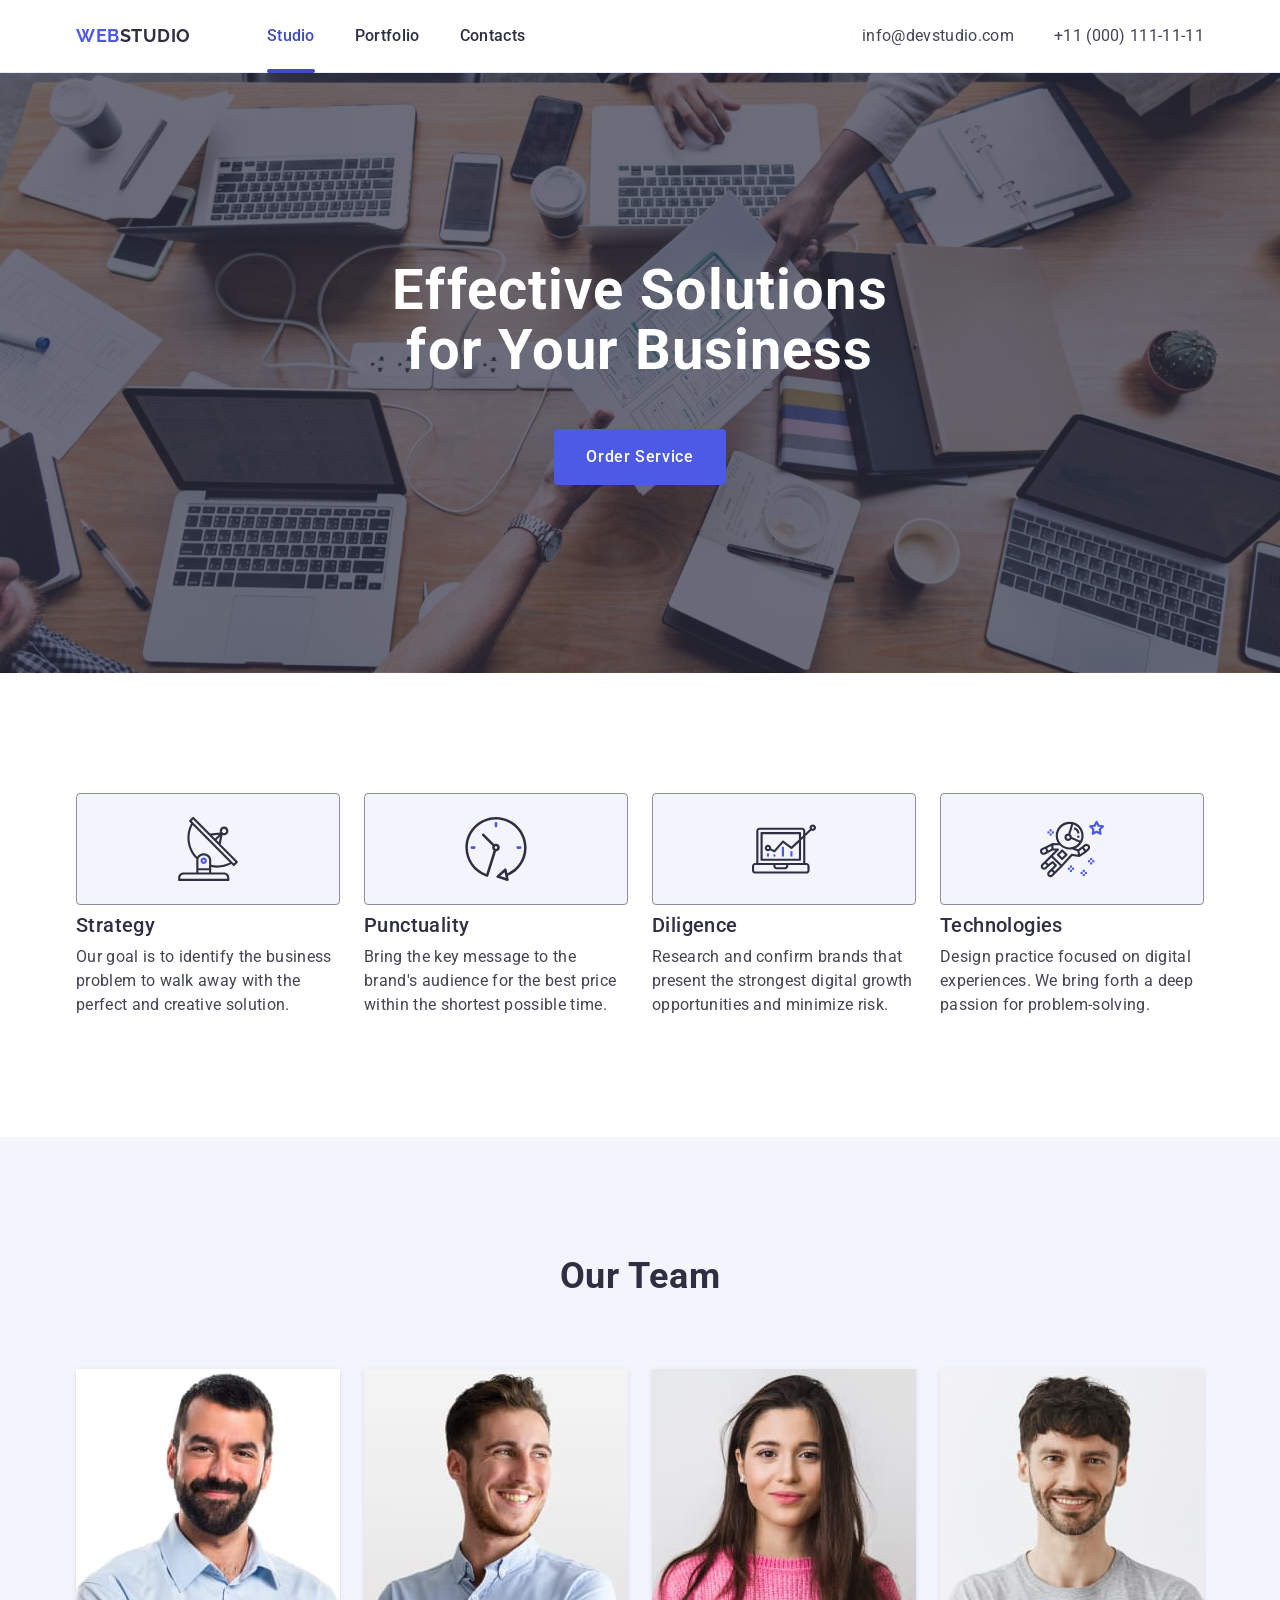
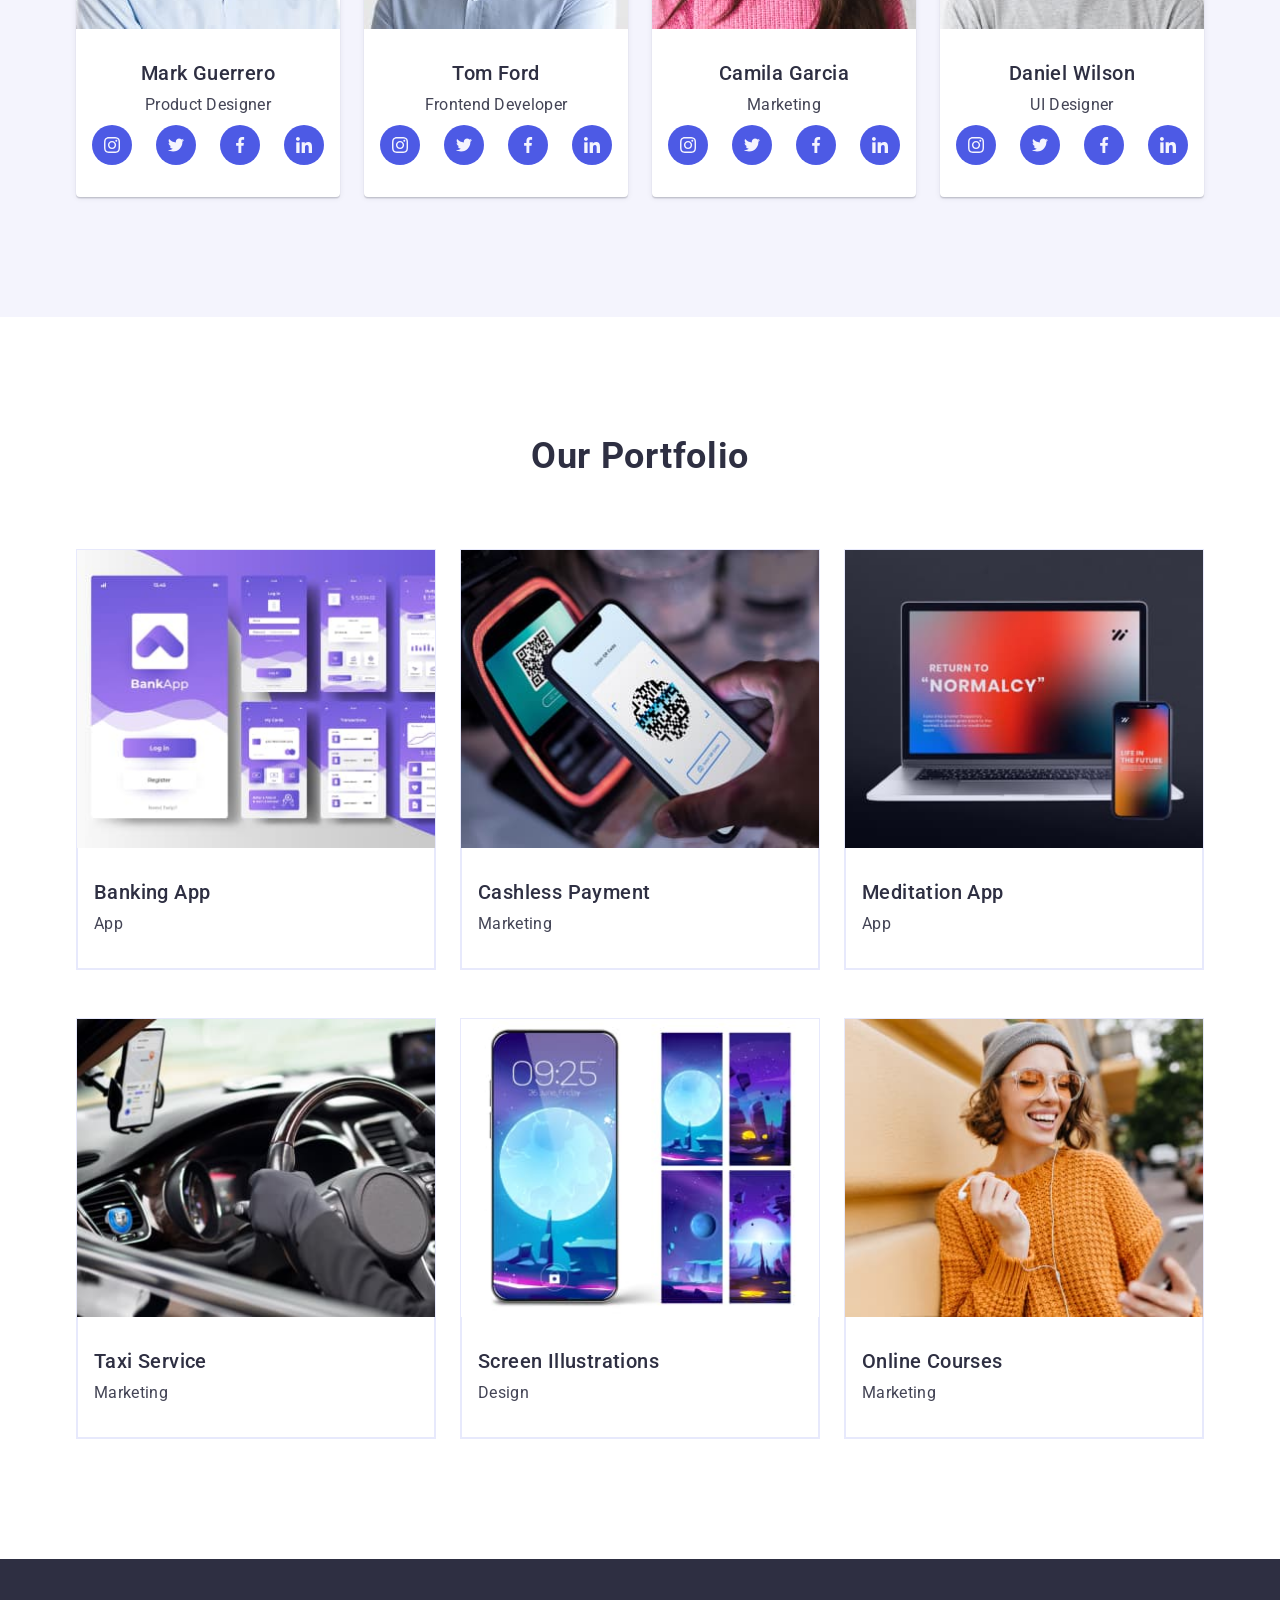
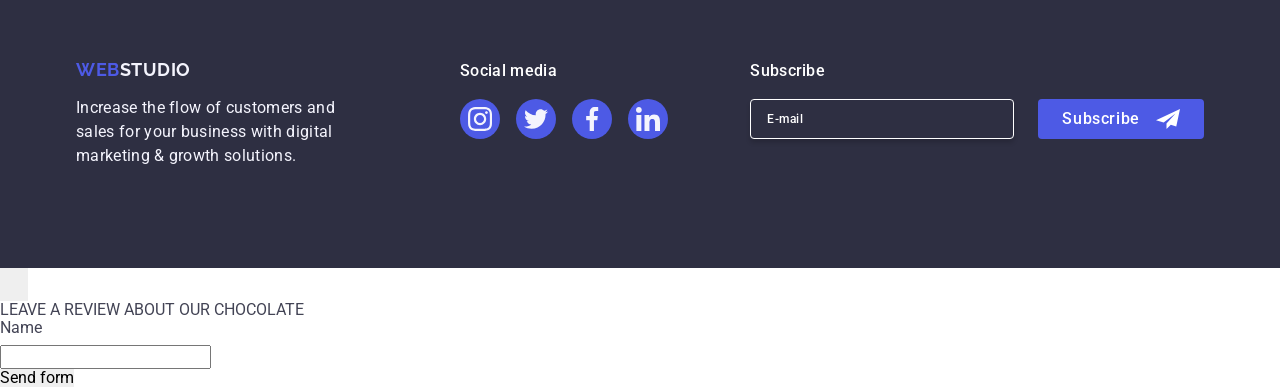
==== index.html @ cf6803d3 "finish footer" ====
<!DOCTYPE html>
<html lang="en">
  <head>
    <meta charset="UTF-8" />
    <meta name="viewport" content="width=device-width, initial-scale=1.0" />
    <meta name="description" content="Effective Solutions for Your Business" />
    <title>WebStudio</title>
    <!-- Favicon -->
    <!-- Fonts -->
    <link rel="preconnect" href="https://fonts.googleapis.com" />
    <link rel="preconnect" href="https://fonts.gstatic.com" crossorigin />
    <link
      href="https://fonts.googleapis.com/css2?family=Raleway:wght@700&family=Roboto:wght@400;500;700&display=swap"
      rel="stylesheet"
    />
    <!-- modern-normalize -->
    <link
      rel="stylesheet"
      href="https://cdn.jsdelivr.net/npm/modern-normalize@2.0.0/modern-normalize.min.css"
    />
    <!-- Custom style -->
    <link rel="stylesheet" href="./css/styles.css" />
  </head>
  <body>
    <!-- *header -->
    <header class="header">
      <div class="header-container container">
        <nav class="header-nav">
          <a class="main-logo" href="./index.html"
            >Web<span class="header-logo-accent">Studio</span></a
          >
          <ul class="header-nav-list">
            <li class="header-nav-item">
              <a class="header-nav-link active" href="./index.html">Studio</a>
            </li>
            <li class="header-nav-item">
              <a class="header-nav-link" href="">Portfolio</a>
            </li>
            <li class="header-nav-item">
              <a class="header-nav-link" href="">Contacts</a>
            </li>
          </ul>
        </nav>
        <address class="header-address">
          <ul class="header-address-list">
            <li class="header-address-item">
              <a class="header-address-link" href="mailto:info@devstudio.com"
                >info@devstudio.com</a
              >
            </li>
            <li class="header-address-item">
              <a class="header-address-link" href="tel:+110001111111"
                >+11 (000) 111-11-11</a
              >
            </li>
          </ul>
        </address>
      </div>
    </header>
    <main>
      <!-- *section hero -->
      <section class="hero">
        <div class="hero-container container">
          <h1 class="hero-titel">Effective Solutions for Your Business</h1>
          <button class="hero-button" type="button">Order Service</button>
        </div>
      </section>
      <!-- *section advantages -->
      <section class="advantages section">
        <div class="container">
          <h2 class="advantages-titel visually-hidden">advantages</h2>
          <ul class="advantages-list">
            <li class="advantages-item">
              <div class="advantages-icon-wrap">
                <svg class="advantages-icon" width="64" height="64">
                  <use href="./images/icons.svg#antenna"></use>
                </svg>
              </div>
              <h3 class="advantages-titel-caption">Strategy</h3>
              <p class="advantages-desc">
                Our goal is to identify the business problem to walk away with
                the perfect and creative solution.
              </p>
            </li>
            <li class="advantages-item">
              <div class="advantages-icon-wrap">
                <svg class="advantages-icon" width="64" height="64">
                  <use href="./images/icons.svg#clock"></use>
                </svg>
              </div>
              <h3 class="advantages-titel-caption">Punctuality</h3>
              <p class="advantages-desc">
                Bring the key message to the brand's audience for the best price
                within the shortest possible time.
              </p>
            </li>
            <li class="advantages-item">
              <div class="advantages-icon-wrap">
                <svg class="advantages-icon" width="64" height="64">
                  <use href="./images/icons.svg#diagram"></use>
                </svg>
              </div>
              <h3 class="advantages-titel-caption">Diligence</h3>
              <p class="advantages-desc">
                Research and confirm brands that present the strongest digital
                growth opportunities and minimize risk.
              </p>
            </li>
            <li class="advantages-item">
              <div class="advantages-icon-wrap">
                <svg class="advantages-icon" width="64" height="64">
                  <use href="./images/icons.svg#astronaut"></use>
                </svg>
              </div>
              <h3 class="advantages-titel-caption">Technologies</h3>
              <p class="advantages-desc">
                Design practice focused on digital experiences. We bring forth a
                deep passion for problem-solving.
              </p>
            </li>
          </ul>
        </div>
      </section>
      <!-- *section team -->
      <section class="team section">
        <div class="container">
          <h2 class="team-titel">Our Team</h2>
          <ul class="team-list">
            <li class="team-item">
              <img
                class="team-pic"
                src="./images/team/img-3.jpg"
                alt="photo man"
                width="264"
                height="260"
              />
              <div class="team-wrap">
                <h3 class="team-titel-caption">Mark Guerrero</h3>
                <p class="team-desc">Product Designer</p>
                <ul class="socials">
                  <li class="socials-item">
                    <a
                      class="socials-link team-socials-link"
                      href="https://instagram.com"
                      target="blank"
                      rel="noopener noreferrer"
                      aria-label="Instagram site"
                    >
                      <svg class="socials-icon" width="16" height="16">
                        <use href="./images/icons.svg#instagram"></use>
                      </svg>
                    </a>
                  </li>
                  <li class="socials-item">
                    <a
                      class="socials-link team-socials-link"
                      href="https://twitter.com"
                      target="_blank"
                      rel="noopener noreferrer"
                      aria-label="Twitter site"
                    >
                      <svg class="socials-icon" width="16" height="16">
                        <use href="./images/icons.svg#twitter"></use>
                      </svg>
                    </a>
                  </li>
                  <li class="socials-item">
                    <a
                      class="socials-link team-socials-link"
                      href="https://facebook.com"
                      target="blank"
                      rel="noopener noreferrer"
                      aria-label="Facebook site"
                    >
                      <svg class="socials-icon" width="16" height="16">
                        <use href="./images/icons.svg#facebook"></use>
                      </svg>
                    </a>
                  </li>
                  <li class="socials-item">
                    <a
                      class="socials-link team-socials-link"
                      href="https://www.linkedin.com"
                      target="blank"
                      rel="noopener noreferrer"
                      aria-label="Facebook site"
                    >
                      <svg class="socials-icon" width="16" height="16">
                        <use href="./images/icons.svg#linkedin"></use>
                      </svg>
                    </a>
                  </li>
                </ul>
              </div>
            </li>
            <li class="team-item">
              <img
                class="team-pic"
                src="./images/team/img-2.jpg"
                alt="photo man"
                width="264"
                height="260"
              />
              <div class="team-wrap">
                <h3 class="team-titel-caption">Tom Ford</h3>
                <p class="team-desc">Frontend Developer</p>
                <ul class="socials">
                  <li class="socials-item">
                    <a
                      class="socials-link team-socials-link"
                      href="https://instagram.com"
                      target="blank"
                      rel="noopener noreferrer"
                      aria-label="Instagram site"
                    >
                      <svg class="socials-icon" width="16" height="16">
                        <use href="./images/icons.svg#instagram"></use>
                      </svg>
                    </a>
                  </li>
                  <li class="socials-item">
                    <a
                      class="socials-link team-socials-link"
                      href="https://twitter.com"
                      target="blank"
                      rel="noopener noreferrer"
                      aria-label="Twitter site"
                    >
                      <svg class="socials-icon" width="16" height="16">
                        <use href="./images/icons.svg#twitter"></use>
                      </svg>
                    </a>
                  </li>
                  <li class="socials-item">
                    <a
                      class="socials-link team-socials-link"
                      href="https://facebook.com"
                      target="blank"
                      rel="noopener noreferrer"
                      aria-label="Facebook site"
                    >
                      <svg class="socials-icon" width="16" height="16">
                        <use href="./images/icons.svg#facebook"></use>
                      </svg>
                    </a>
                  </li>
                  <li class="socials-item">
                    <a
                      class="socials-link team-socials-link"
                      href="https://www.linkedin.com"
                      target="blank"
                      rel="noopener noreferrer"
                      aria-label="Facebook site"
                    >
                      <svg class="socials-icon" width="16" height="16">
                        <use href="./images/icons.svg#linkedin"></use>
                      </svg>
                    </a>
                  </li>
                </ul>
              </div>
            </li>
            <li class="team-item">
              <img
                class="team-pic"
                src="./images/team/img-1.jpg"
                alt="photo woman"
                width="264"
                height="260"
              />
              <div class="team-wrap">
                <h3 class="team-titel-caption">Camila Garcia</h3>
                <p class="team-desc">Marketing</p>
                <ul class="socials">
                  <li class="socials-item">
                    <a
                      class="socials-link team-socials-link"
                      href="https://instagram.com"
                      target="blank"
                      rel="noopener noreferrer"
                      aria-label="Instagram site"
                    >
                      <svg class="socials-icon" width="16" height="16">
                        <use href="./images/icons.svg#instagram"></use>
                      </svg>
                    </a>
                  </li>
                  <li class="socials-item">
                    <a
                      class="socials-link team-socials-link"
                      href="https://twitter.com"
                      target="blank"
                      rel="noopener noreferrer"
                      aria-label="Twitter site"
                    >
                      <svg class="socials-icon" width="16" height="16">
                        <use href="./images/icons.svg#twitter"></use>
                      </svg>
                    </a>
                  </li>
                  <li class="socials-item">
                    <a
                      class="socials-link team-socials-link"
                      href="https://facebook.com"
                      target="blank"
                      rel="noopener noreferrer"
                      aria-label="Facebook site"
                    >
                      <svg class="socials-icon" width="16" height="16">
                        <use href="./images/icons.svg#facebook"></use>
                      </svg>
                    </a>
                  </li>
                  <li class="socials-item">
                    <a
                      class="socials-link team-socials-link"
                      href="https://www.linkedin.com"
                      target="blank"
                      rel="noopener noreferrer"
                      aria-label="Facebook site"
                    >
                      <svg class="socials-icon" width="16" height="16">
                        <use href="./images/icons.svg#linkedin"></use>
                      </svg>
                    </a>
                  </li>
                </ul>
              </div>
            </li>
            <li class="team-item">
              <img
                class="team-pic"
                src="./images/team/img.jpg"
                alt="photo man"
                width="264"
                height="260"
              />
              <div class="team-wrap">
                <h3 class="team-titel-caption">Daniel Wilson</h3>
                <p class="team-desc">UI Designer</p>
                <ul class="socials">
                  <li class="socials-item">
                    <a
                      class="socials-link team-socials-link"
                      href="https://instagram.com"
                      target="blank"
                      rel="noopener noreferrer"
                      aria-label="Instagram site"
                    >
                      <svg class="socials-icon" width="16" height="16">
                        <use href="./images/icons.svg#instagram"></use>
                      </svg>
                    </a>
                  </li>
                  <li class="socials-item">
                    <a
                      class="socials-link team-socials-link"
                      href="https://twitter.com"
                      target="_blank"
                      rel="noopener noreferrer"
                      aria-label="Twitter site"
                    >
                      <svg class="socials-icon" width="16" height="16">
                        <use href="./images/icons.svg#twitter"></use>
                      </svg>
                    </a>
                  </li>
                  <li class="socials-item">
                    <a
                      class="socials-link team-socials-link"
                      href="https://facebook.com"
                      target="blank"
                      rel="noopener noreferrer"
                      aria-label="Facebook site"
                    >
                      <svg class="socials-icon" width="16" height="16">
                        <use href="./images/icons.svg#facebook"></use>
                      </svg>
                    </a>
                  </li>
                  <li class="socials-item">
                    <a
                      class="socials-link team-socials-link"
                      href="https://www.linkedin.com"
                      target="blank"
                      rel="noopener noreferrer"
                      aria-label="Facebook site"
                    >
                      <svg class="socials-icon" width="16" height="16">
                        <use href="./images/icons.svg#linkedin"></use>
                      </svg>
                    </a>
                  </li>
                </ul>
              </div>
            </li>
          </ul>
        </div>
      </section>
      <!-- *our portfolio -->
      <section class="portfolio section">
        <div class="container">
          <h2 class="portfolio-titel">Our Portfolio</h2>
          <ul class="portfolio-list">
            <li class="portfolio-item">
              <div class="overlay-wrap">
                <img
                  class="portfolio-pic"
                  src="./images/portfolio/imgportfolio-5.jpg"
                  alt="photo banking app"
                  width="360"
                  height="300"
                />

                <p class="overlay">
                  14 Stylish and User-Friendly App Design Concepts · Task
                  Manager App · Calorie Tracker App · Exotic Fruit Ecommerce App
                  · Cloud Storage App
                </p>
              </div>
              <div class="portfolio-wrap">
                <h3 class="portfolio-titel-caption">Banking App</h3>
                <p class="portfolio-desc">App</p>
              </div>
            </li>
            <li class="portfolio-item">
              <div class="overlay-wrap">
                <img
                  class="portfolio-pic"
                  src="./images/portfolio/imgportfolio-4.jpg"
                  alt="photo phone"
                  width="360"
                  height="300"
                />

                <p class="overlay">
                  14 Stylish and User-Friendly App Design Concepts · Task
                  Manager App · Calorie Tracker App · Exotic Fruit Ecommerce App
                  · Cloud Storage App
                </p>
              </div>

              <div class="portfolio-wrap">
                <h3 class="portfolio-titel-caption">Cashless Payment</h3>
                <p class="portfolio-desc">Marketing</p>
              </div>
            </li>
            <li class="portfolio-item">
              <div class="overlay-wrap">
                <img
                  class="portfolio-pic"
                  src="./images/portfolio/imgportfolio-3.jpg"
                  alt="photo laptop"
                  width="360"
                  height="300"
                />

                <p class="overlay">
                  14 Stylish and User-Friendly App Design Concepts · Task
                  Manager App · Calorie Tracker App · Exotic Fruit Ecommerce App
                  · Cloud Storage App
                </p>
              </div>

              <div class="portfolio-wrap">
                <h3 class="portfolio-titel-caption">Meditation App</h3>
                <p class="portfolio-desc">App</p>
              </div>
            </li>
            <li class="portfolio-item">
              <div class="overlay-wrap">
                <img
                  class="portfolio-pic"
                  src="./images/portfolio/imgportfolio-2.jpg"
                  alt="photo car"
                  width="360"
                  height="300"
                />

                <p class="overlay">
                  14 Stylish and User-Friendly App Design Concepts · Task
                  Manager App · Calorie Tracker App · Exotic Fruit Ecommerce App
                  · Cloud Storage App
                </p>
              </div>

              <div class="portfolio-wrap">
                <h3 class="portfolio-titel-caption">Taxi Service</h3>
                <p class="portfolio-desc">Marketing</p>
              </div>
            </li>
            <li class="portfolio-item">
              <div class="overlay-wrap">
                <img
                  class="portfolio-pic"
                  src="./images/portfolio/imgportfolio-1.jpg"
                  alt="photo phone"
                  width="360"
                  height="300"
                />

                <p class="overlay">
                  14 Stylish and User-Friendly App Design Concepts · Task
                  Manager App · Calorie Tracker App · Exotic Fruit Ecommerce App
                  · Cloud Storage App
                </p>
              </div>

              <div class="portfolio-wrap">
                <h3 class="portfolio-titel-caption">Screen Illustrations</h3>
                <p class="portfolio-desc">Design</p>
              </div>
            </li>
            <li class="portfolio-item">
              <div class="overlay-wrap">
                <img
                  class="portfolio-pic"
                  src="./images/portfolio/imgportfolio.jpg"
                  alt="photo woman"
                  width="360"
                  height="300"
                />

                <p class="overlay">
                  14 Stylish and User-Friendly App Design Concepts · Task
                  Manager App · Calorie Tracker App · Exotic Fruit Ecommerce App
                  · Cloud Storage App
                </p>
              </div>

              <div class="portfolio-wrap">
                <h3 class="portfolio-titel-caption">Online Courses</h3>
                <p class="portfolio-desc">Marketing</p>
              </div>
            </li>
          </ul>
        </div>
      </section>
    </main>
    <!-- *footer -->
    <footer class="footer">
      <div class="container footer-wrap">
        <div class="footer-wrap-logo">
          <a class="main-logo footer-logo" href="./index.html"
            >Web<span class="footer-logo-accent">Studio</span></a
          >
          <p class="footer-desc">
            Increase the flow of customers and sales for your business with
            digital marketing & growth solutions.
          </p>
        </div>
        <div class="socials-footer-wrap">
          <p class="socials-footer-caption">Social media</p>
          <ul class="socials footer-social">
            <li class="socials-item">
              <a
                class="socials-link footer-socials-link"
                href="https://instagram.com"
                target="blank"
                rel="noopener noreferrer"
                aria-label="Instagram site"
              >
                <svg class="socials-icon" width="24" height="24">
                  <use href="./images/icons.svg#instagram"></use>
                </svg>
              </a>
            </li>
            <li class="socials-item">
              <a
                class="socials-link footer-socials-link"
                href="https://twitter.com"
                target="blank"
                rel="noopener noreferrer"
                aria-label="Twitter site"
              >
                <svg class="socials-icon" width="24" height="24">
                  <use href="./images/icons.svg#twitter"></use>
                </svg>
              </a>
            </li>
            <li class="socials-item">
              <a
                class="socials-link footer-socials-link"
                href="https://facebook.com"
                target="blank"
                rel="noopener noreferrer"
                aria-label="Facebook site"
              >
                <svg class="socials-icon" width="24" height="24">
                  <use href="./images/icons.svg#facebook"></use>
                </svg>
              </a>
            </li>
            <li class="socials-item">
              <a
                class="socials-link footer-socials-link"
                href="https://www.linkedin.com"
                target="blank"
                rel="noopener noreferrer"
                aria-label="Facebook site"
              >
                <svg class="socials-icon" width="24" height="24">
                  <use href="./images/icons.svg#linkedin"></use>
                </svg>
              </a>
            </li>
          </ul>
        </div>
        <div class="footer-subscribe-wrap">
          <p class="footer-subscribe-caption">Subscribe</p>
          <form class="footer-subscribe-form">
            <label class="footer-subscribe-label"
              ><input
                type="email"
                name="email"
                class="footer-subscribe-input"
                placeholder="E-mail" /></label
            ><button class="footer-subscribe-button" type="submit">
              Subscribe
              <svg class="footer-subscribe-icon" width="24" height="24">
                <use href="./images/icons.svg#frame"></use>
              </svg>
            </button>
          </form>
        </div>
      </div>
    </footer>
    <!-- modal -->
    <div class="backdrop is-open">
      <div class="modal">
        <button class="modal-btn" type="button" aria-label="Modal close button">
          <svg class="modal-btn-icon" width="28" height="28">
            <use href="./images/sprite.svg#icon-x-close"></use>
          </svg>
        </button>
        <p class="modal-caption">
          LEAVE A REVIEW ABOUT <span class="accent">OUR&nbsp;CHOCOLATE</span>
        </p>
        <form class="modal-form form" name="modal">
          <label class="form-label" for="user_name">Name</label>
          <div class="form-field">
            <input
              class="form-input"
              type="text"
              id="user_name"
              name="user_name"
            />
            <svg class="form-icon" width="24" height="24">
              <use href="./images/sprite.svg#x-close"></use>
            </svg>
          </div>

          <button type="submit">Send form</button>
        </form>
      </div>
    </div>
  </body>
</html>
---- css/styles.css ----
/* Base styles */
body {
  font-family: 'Roboto', sans-serif;
  color: #434455;
  background-color: #fff;
}

/* Reset styles */
h1,
h2,
h3,
h4,
h5,
h6,
p {
  margin: 0;
}
ul,
ol {
  list-style-type: none;
  margin: 0;
  padding: 0;
}

img {
  display: block;
  max-width: 100%;
  height: auto;
}

a {
  text-decoration: none;
}

button {
  /* display: block; */
  padding: 0;
  border: none;
  cursor: pointer;
}

/* Common styles */

.visually-hidden {
  position: absolute;
  width: 1px;
  height: 1px;
  margin: -1px;
  border: 0;
  padding: 0;
  white-space: nowrap;
  clip: rect(0 0 0 0);
  clip-path: inset(100%);
  overflow: hidden;
}

.section {
  padding-top: 120px;
  padding-bottom: 120px;
}

.container {
  width: 1158px;
  padding-left: 15px;
  padding-right: 15px;
  margin-left: auto;
  margin-right: auto;
}

.team-titel,
.portfolio-titel {
  margin-bottom: 72px;
  color: #2e2f42;
  text-align: center;
  font-size: 36px;
  line-height: 1.11;
  letter-spacing: 0.02em;
  text-transform: capitalize;
}

.advantages-titel-caption,
.team-titel-caption,
.portfolio-titel-caption {
  color: #2e2f42;
  font-size: 20px;
  font-weight: 500;
  line-height: 1.2;
  letter-spacing: 0.02em;
}

.advantages-desc,
.team-desc,
.portfolio-desc {
  font-size: 16px;
  line-height: 1.5;
  letter-spacing: 0.02em;
}
/* !social ickon */
.socials {
  display: flex;
  gap: 24px;
  justify-content: center;
  /* align-items: center; */
}

.socials-link {
  display: flex;
  justify-content: center;
  align-items: center;
  width: 40px;
  height: 40px;
  border-radius: 50%;
  background-color: #4d5ae5;
  background-color: 250ms cubic-bezier(0.4, 0, 0.2, 1);
}

.socials-icon {
  fill: #f4f4fd;
}

/* !header */
.header {
  border-bottom: 1px solid #e7e9fc;
  box-shadow: 0px 2px 1px rgba(46, 47, 66, 0.08),
    0px 1px 1px rgba(46, 47, 66, 0.16), 0px 1px 6px rgba(46, 47, 66, 0.08);
}
.header-container {
  display: flex;
  align-items: center;
}

.header-nav {
  display: flex;
  align-items: center;
}

.header-nav-list {
  display: flex;
}

.header-address-list {
  display: flex;
  font-style: normal;
  gap: 40px;
}

.header-address {
  margin-left: auto;
}

.header-nav-item:not(:last-child) {
  margin-right: 40px;
}

.main-logo {
  display: inline-flex;
  align-items: center;
  color: #4d5ae5;
  font-family: 'Raleway', sans-serif;
  font-size: 18px;
  font-weight: 700;
  line-height: 1.17;
  letter-spacing: 0.03em;
  text-transform: uppercase;
  margin-right: 76px;
}

.header-logo-accent {
  color: #2e2f42;
}

.header-nav-link {
  position: relative;
  display: block;
  color: #2e2f42;
  font-size: 16px;
  font-weight: 500;
  line-height: 1.5;
  letter-spacing: 0.02em;
  padding: 24px 0;
  transition: color 250ms cubic-bezier(0.4, 0, 0.2, 1);
}

.header-nav-link.active {
  color: #404bbf;
}

.header-nav-link.active::after {
  position: absolute;
  display: block;
  content: '';
  border-radius: 2px;
  bottom: -1px;
  width: 100%;
  height: 4px;
  background-color: #404bbf;
}

/* address {
  font-style: normal;
} */

.header-address-link {
  color: #434455;
  font-size: 16px;
  font-weight: 400;
  line-height: 1.5;
  letter-spacing: 0.02em;
  transition: color 250ms cubic-bezier(0.4, 0, 0.2, 1);
}

.header-nav-link:focus,
.header-nav-link:hover {
  color: #404bbf;
}

.header-address-link:focus,
.header-address-link:hover {
  color: #404bbf;
}

/* !hero */

.hero {
  max-width: 1440px;
  padding: 188px 0;
  margin-left: auto;
  margin-right: auto;
  background-color: #2e2f42;
  background-image: linear-gradient(
      rgba(46, 47, 66, 0.7),
      rgba(46, 47, 66, 0.7)
    ),
    url(../images/background/people-office-background.jpg);
  background-size: cover;
  background-repeat: no-repeat;
  background-position: center;
}

/* .hero-container {
  padding: 188px 0;
  background-color: #2e2f42;
  background-image: linear-gradient(
      rgba(46, 47, 66, 0.7),
      rgba(46, 47, 66, 0.7)
    ),
    url(../images/background/people-office-background.jpg);
  background-size: cover;
  background-repeat: no-repeat;
  background-position: center;
} */

.hero-titel {
  color: #fff;
  max-width: 496px;
  text-align: center;
  font-size: 56px;
  line-height: 1.07;
  letter-spacing: 0.02em;
  margin: auto auto 48px auto;
}

.hero-button {
  display: block;
  min-width: 169px;
  padding: 16px 32px 16px 32px;
  margin: 0 auto 0 auto;
  color: #fff;
  font-size: 16px;
  font-weight: 500;
  line-height: 1.5;
  letter-spacing: 0.04em;
  border-radius: 4px;
  background-color: #4d5ae5;
  transition: background-color 250ms cubic-bezier(0.4, 0, 0.2, 1);
}

.hero-button:hover,
.hero-button:focus {
  background-color: #404bbf;
}
/* !advantages */

.advantages-list {
  display: flex;
  gap: 24px;
}

.advantages-item {
  width: calc((100% - 24px * 3) / 4);
}

/* .advantages-desc {
  width: 264px;
} */

.advantages-titel-caption {
  margin-bottom: 8px;
}

.advantages-icon-wrap {
  display: flex;
  justify-content: center;
  align-items: center;
  height: 112px;
  /* padding: 24px 100px; */
  border-radius: 4px;
  border: 1px solid #8e8f99;
  background: #f4f4fd;
  margin-bottom: 8px;
}

/* !team */

.team {
  background-color: #f4f4fd;
}

.team-list {
  display: flex;
  flex-wrap: wrap;
  gap: 24px;
}

.team-item {
  background-color: #fff;
  width: calc((100% - 24px * 3) / 4);
  border-radius: 0px 0px 4px 4px;
  box-shadow: 0px 2px 1px 0px rgba(46, 47, 66, 0.08),
    0px 1px 1px 0px rgba(46, 47, 66, 0.16),
    0px 1px 6px 0px rgba(46, 47, 66, 0.08);
}

/* .team-titel {
  margin-bottom: 72px;
} */

.team-wrap {
  padding: 32px 0;
}

.team-titel-caption {
  margin-bottom: 8px;
  text-align: center;
}

.team-desc {
  text-align: center;
  margin-bottom: 8px;
}

.team-socials-link {
  transition: background-color 250ms cubic-bezier(0.4, 0, 0.2, 1);
}
.team-socials-link:hover,
.team-socials-link:focus {
  background-color: #404bbf;
}

/* !our portfolio */

.portfolio-list {
  display: flex;
  flex-wrap: wrap;
  gap: 24px;
  row-gap: 48px;
}

.portfolio-item {
  width: calc((100% - 24px * 2) / 3);
  border: 1px solid #e7e9fc;
}

.portfolio-wrap {
  padding: 32px 16px;
  border: 1px solid #e7e9fc;
  border-top: none;
}

.portfolio-titel-caption {
  margin-bottom: 8px;
}

.overlay-wrap {
  position: relative;
  overflow: hidden;
}

.overlay {
  padding: 40px 32px;
  position: absolute;
  width: 100%;
  height: 100%;
  top: 0;
  left: 0;
  transform: translateY(100%);
  background-color: #4d5ae5;
  transition: box-shadow 250ms cubic-bezier(0.4, 0, 0.2, 1);
  transition: transform 250ms cubic-bezier(0.4, 0, 0.2, 1);
  font-size: 16px;
  line-height: 1.5;
  letter-spacing: 0.02em;
  color: #f4f4fd;
}

.portfolio-item:hover .overlay,
.portfolio-item:focus .overlay {
  transform: translateY(0);
}

.portfolio-item:hover {
  box-shadow: 0px 1px 6px rgba(46, 47, 66, 0.08),
    0px 1px 1px rgba(46, 47, 66, 0.16), 0px 2px 1px rgba(46, 47, 66, 0.08);
}
.portfolio-item {
  transition: box-shadow 250ms cubic-bezier(0.4, 0, 0.2, 1);
}
/* .overlay-text {
  font-size: 16px;
  line-height: 1.5;
  letter-spacing: 0.02em;
  color: #f4f4fd;
} */

/* !footer */

.footer {
  background-color: #2e2f42;
  padding: 100px 0 100px 0;
}

.footer-logo {
  display: inline-block;
  margin-bottom: 16px;
}

.footer-logo-accent {
  color: #f4f4fd;
}

.footer-wrap {
  display: flex;
  align-items: baseline;
}

.footer-wrap-logo {
  margin-right: 120px;
}

.footer-desc {
  width: 264px;
  color: #f4f4fd;
  font-size: 16px;
  line-height: 1.5;
  letter-spacing: 0.02em;
}
.socials-footer-wrap {
  display: flex;
  align-items: flex-start;
  flex-direction: column;
}
.footer-social {
  gap: 16px;
}
.footer-socials-link:hover,
.footer-socials-link:focus {
  background-color: #31d0aa;
}

.footer-socials-link {
  transition: background-color 250ms cubic-bezier(0.4, 0, 0.2, 1);
}

.socials-footer-caption {
  font-size: 16px;
  font-weight: 500;
  line-height: 1.5;
  letter-spacing: 0.02em;
  color: #ffffff;
  margin-bottom: 16px;
}

.footer-subscribe-wrap {
  display: flex;
  flex-direction: column;
  margin-left: auto;
}

.footer-subscribe-form {
  display: flex;
  gap: 24px;
}

.footer-subscribe-caption {
  color: #fff;

  font-size: 16px;
  line-height: 1.5;
  font-weight: 500;
  letter-spacing: 0.02em;
  margin-bottom: 16px;
}
.footer-subscribe-input {
  padding: 8px 16px;
  min-width: 264px;
  height: 40px;
  outline: transparent;
  color: #fff;
  /* display: block; */
  background-color: transparent;
  font-size: 12px;
  font-weight: 500;
  line-height: 2;
  letter-spacing: 0.04em;
  border-radius: 4px;
  border: 1px solid #fff;
  box-shadow: 0px 4px 4px 0px rgba(0, 0, 0, 0.15);
}

.footer-subscribe-input::placeholder {
  color: #fff;
}

.footer-subscribe-button {
  border-radius: 4px;
  background: #4d5ae5;
  min-width: 165px;
  color: #fff;
  font-size: 16px;
  font-weight: 500;
  line-height: 1.5;
  letter-spacing: 0.04em;
  display: flex;
  justify-content: center;
  align-items: center;
  padding: 8px 24px;
  transition: background-color 250ms cubic-bezier(0.4, 0, 0.2, 1);
}

.footer-subscribe-button:hover,
.footer-subscribe-button:focus {
  background-color: #404bbf;
}

.footer-subscribe-icon {
  fill: #ffffff;
  margin-left: 16px;
}
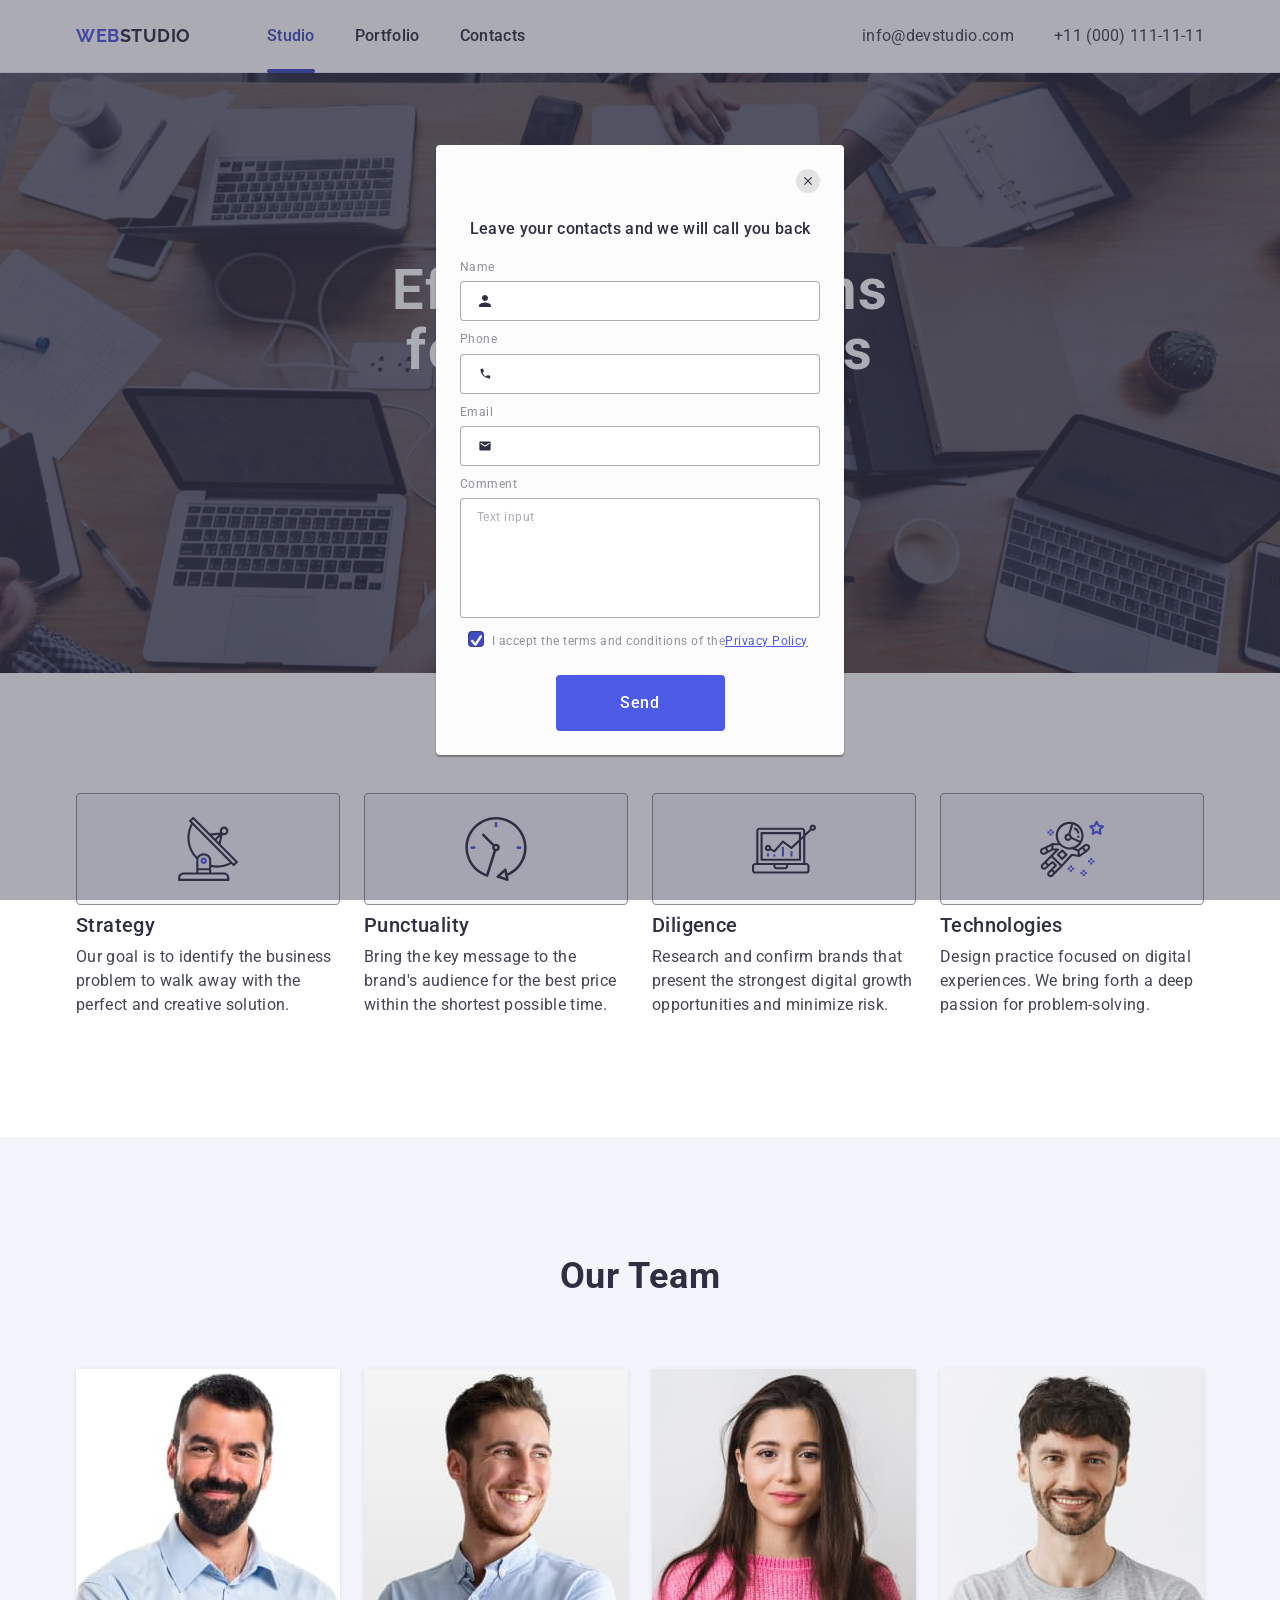
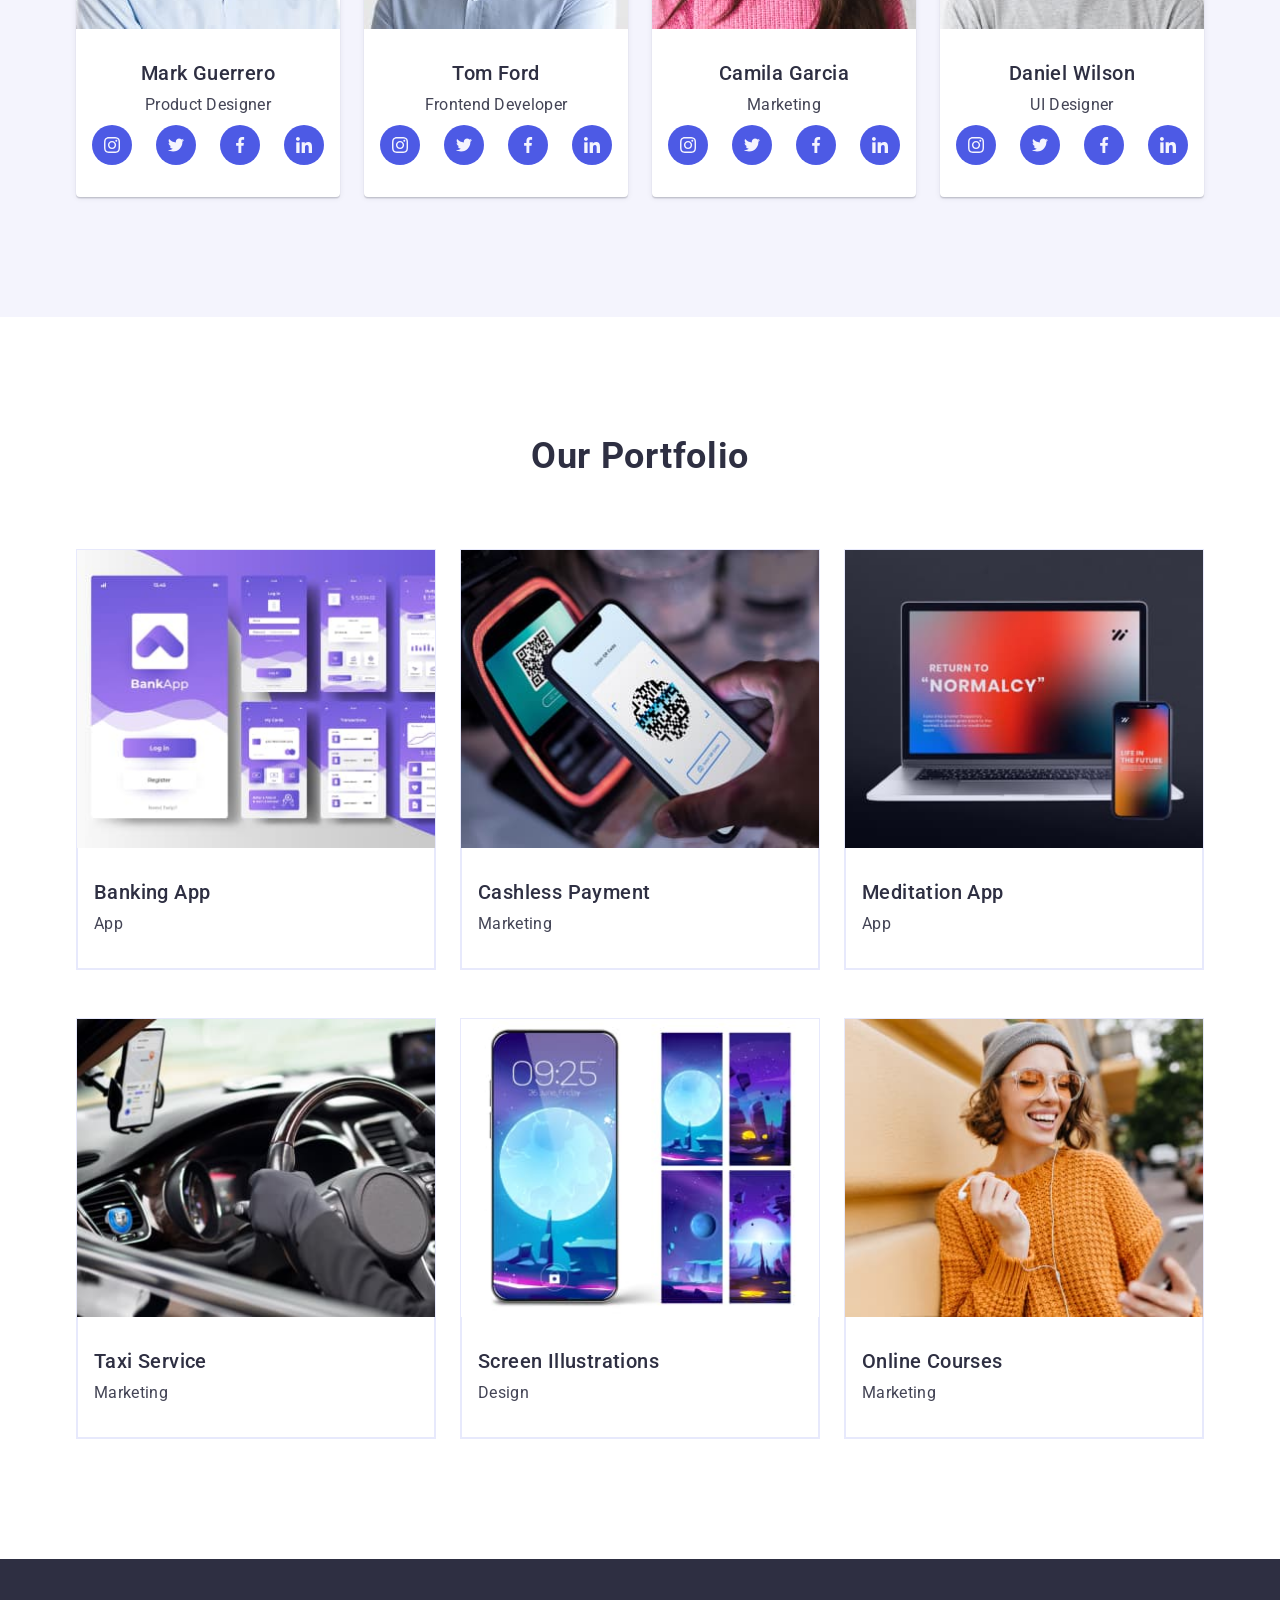
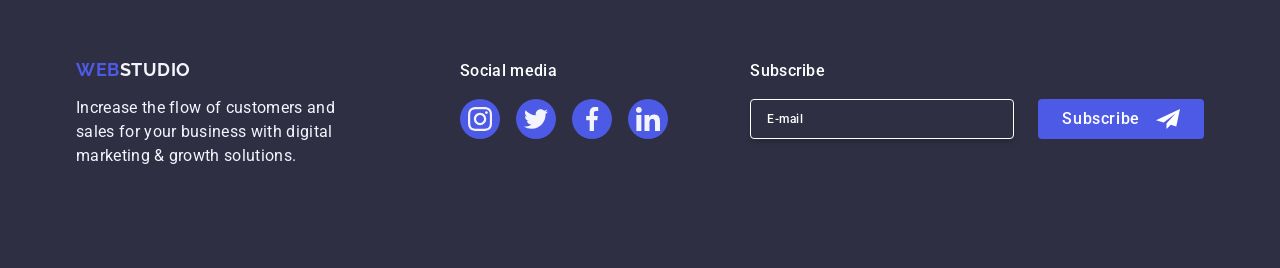
==== commit e88a0bf7: "finish" ====
--- a/index.html
+++ b/index.html
@@ -62,7 +62,9 @@
       <section class="hero">
         <div class="hero-container container">
           <h1 class="hero-titel">Effective Solutions for Your Business</h1>
-          <button class="hero-button" type="button">Order Service</button>
+          <button class="hero-button main-btn" type="button">
+            Order Service
+          </button>
         </div>
       </section>
       <!-- *section advantages -->
@@ -615,7 +617,7 @@
                 name="email"
                 class="footer-subscribe-input"
                 placeholder="E-mail" /></label
-            ><button class="footer-subscribe-button" type="submit">
+            ><button class="footer-subscribe-button main-btn" type="submit">
               Subscribe
               <svg class="footer-subscribe-icon" width="24" height="24">
                 <use href="./images/icons.svg#frame"></use>
@@ -628,29 +630,86 @@
     <!-- modal -->
     <div class="backdrop is-open">
       <div class="modal">
-        <button class="modal-btn" type="button" aria-label="Modal close button">
-          <svg class="modal-btn-icon" width="28" height="28">
-            <use href="./images/sprite.svg#icon-x-close"></use>
+        <p class="modal-caption">
+          Leave your contacts and we will call you back
+        </p>
+        <button class="modal-btn" type="button" aria-label="modal close button">
+          <svg class="btn-icon" width="8" height="8">
+            <use href="./images/icons.svg#close-black"></use>
           </svg>
         </button>
-        <p class="modal-caption">
-          LEAVE A REVIEW ABOUT <span class="accent">OUR&nbsp;CHOCOLATE</span>
-        </p>
-        <form class="modal-form form" name="modal">
-          <label class="form-label" for="user_name">Name</label>
+        <form class="modal-form form" name="reviews">
           <div class="form-field">
-            <input
-              class="form-input"
-              type="text"
-              id="user_name"
-              name="user_name"
+            <label class="form-label" for="user_name">Name</label>
+            <div class="form-input-wrap">
+              <input
+                type="text"
+                name="user_name"
+                id="user_name"
+                class="form-input"
+              />
+              <svg class="form-icon" width="18" height="18">
+                <use href="./images/icons.svg#person-black"></use>
+              </svg>
+            </div>
+          </div>
+          <div class="form-field">
+            <label class="form-label" for="user_phone">Phone </label>
+            <div class="form-input-wrap">
+              <input
+                type="tel"
+                name="user_phone"
+                id="user_phone"
+                class="form-input"
+              />
+              <svg class="form-icon" width="18" height="18">
+                <use href="./images/icons.svg#phone-black"></use>
+              </svg>
+            </div>
+          </div>
+          <div class="form-field">
+            <label class="form-label" for="user_email">Email</label>
+            <div class="form-input-wrap">
+              <input
+                type="email"
+                name="user_email"
+                id="user_email"
+                class="form-input"
+              />
+              <svg class="form-icon" width="18" height="18">
+                <use href="./images/icons.svg#email-black"></use>
+              </svg>
+            </div>
+          </div>
+
+          <div class="form-field">
+            <label class="form-label" for="comment"
+              >Comment
+              <div class="form-field"></div>
+            </label>
+            <textarea
+              class="form-textarea"
+              name="comment"
+              id="comment"
+              placeholder="Text input"
+            ></textarea>
+          </div>
+          <label class="from-agreement"
+            ><input
+              class="checkbox visually-hidden"
+              type="checkbox"
+              name="user-agreement"
+              value="false"
+              checked
             />
-            <svg class="form-icon" width="24" height="24">
-              <use href="./images/sprite.svg#x-close"></use>
-            </svg>
-          </div>
-
-          <button type="submit">Send form</button>
+
+            <span class="from-agreement-checkbox"
+              ><svg class="from-agreement-icon" width="11" height="11">
+                <use href="./images/icons.svg#check"></use></svg></span
+            >I accept the terms and conditions of the
+            <a class="from-agreement-link">Privacy Policy</a>
+          </label>
+          <button class="form-btn main-btn">Send</button>
         </form>
       </div>
     </div>
--- a/css/styles.css
+++ b/css/styles.css
@@ -95,6 +95,27 @@
   line-height: 1.5;
   letter-spacing: 0.02em;
 }
+
+.main-btn {
+  display: block;
+  min-width: 169px;
+  padding: 16px 32px 16px 32px;
+  margin: 0 auto 0 auto;
+  color: #fff;
+  font-size: 16px;
+  font-weight: 500;
+  line-height: 1.5;
+  letter-spacing: 0.04em;
+  border-radius: 4px;
+  background-color: #4d5ae5;
+  transition: background-color 250ms cubic-bezier(0.4, 0, 0.2, 1);
+}
+
+.hero-button:hover,
+.hero-button:focus {
+  background-color: #404bbf;
+}
+
 /* !social ickon */
 .socials {
   display: flex;
@@ -260,25 +281,6 @@
   margin: auto auto 48px auto;
 }
 
-.hero-button {
-  display: block;
-  min-width: 169px;
-  padding: 16px 32px 16px 32px;
-  margin: 0 auto 0 auto;
-  color: #fff;
-  font-size: 16px;
-  font-weight: 500;
-  line-height: 1.5;
-  letter-spacing: 0.04em;
-  border-radius: 4px;
-  background-color: #4d5ae5;
-  transition: background-color 250ms cubic-bezier(0.4, 0, 0.2, 1);
-}
-
-.hero-button:hover,
-.hero-button:focus {
-  background-color: #404bbf;
-}
 /* !advantages */
 
 .advantages-list {
@@ -537,12 +539,173 @@
   transition: background-color 250ms cubic-bezier(0.4, 0, 0.2, 1);
 }
 
-.footer-subscribe-button:hover,
-.footer-subscribe-button:focus {
-  background-color: #404bbf;
-}
-
 .footer-subscribe-icon {
   fill: #ffffff;
   margin-left: 16px;
 }
+
+/* * --------------------------modal ------------------------------------------------- */
+
+.backdrop {
+  background-color: rgba(46, 47, 66, 0.4);
+  width: 100vw;
+  height: 100vh;
+  position: fixed;
+  top: 0;
+  left: 0;
+  display: flex;
+  justify-content: center;
+  align-items: center;
+}
+
+.backdrop.is-hidden {
+  opacity: 0;
+  visibility: hidden;
+  pointer-events: none;
+}
+
+.modal {
+  position: relative;
+  padding: 72px 24px 24px 24px;
+
+  width: 408px;
+  min-height: 584px;
+  border-radius: 4px;
+  background-color: #fcfcfc;
+  box-shadow: 0px 1px 1px 0px rgba(0, 0, 0, 0.14),
+    0px 1px 3px 0px rgba(0, 0, 0, 0.12), 0px 2px 1px 0px rgba(0, 0, 0, 0.2);
+}
+
+.modal-caption {
+  font-size: 16px;
+  font-weight: 500;
+  line-height: 1.5;
+  letter-spacing: 0.02em;
+  text-align: center;
+  color: #2e2f42;
+  margin-bottom: 16px;
+}
+
+.modal-btn {
+  position: absolute;
+  top: 24px;
+  right: 24px;
+  display: flex;
+  justify-content: center;
+  align-items: center;
+  width: 24px;
+  height: 24px;
+  border-radius: 50%;
+  background-color: rgba(0, 0, 0, 0.1);
+}
+
+.btn-icon {
+  fill: #2e2f42;
+}
+
+.form-label {
+  display: block;
+  margin-bottom: 4px;
+  font-size: 12px;
+
+  line-height: 1.7;
+  letter-spacing: 0.04em;
+  color: #8e8f99;
+}
+
+.form-input {
+  padding-left: 38px;
+  width: 100%;
+  height: 40px;
+  border-radius: 4px;
+  border: 1px solid rgba(46, 47, 66, 0.4);
+  outline: none;
+  transition: border-color 250ms cubic-bezier(0.4, 0, 0.2, 1);
+}
+
+.form-input:focus {
+  border-color: #4d5ae5;
+}
+
+.form-icon {
+  position: absolute;
+  fill: #2e2f42;
+  top: 50%;
+  left: 16px;
+  transform: translateY(-50%);
+  transition: fill 250ms cubic-bezier(0.4, 0, 0.2, 1);
+}
+
+.form-input:focus + .form-icon {
+  fill: #4d5ae5;
+}
+
+.form-input-wrap {
+  position: relative;
+}
+
+.form-field:not(:last-child) {
+  margin-bottom: 8px;
+}
+
+.form-textarea {
+  width: 100%;
+  min-height: 120px;
+  font-size: 12px;
+  padding: 8px 16px;
+  line-height: 1.7;
+  letter-spacing: 0.04em;
+
+  resize: none;
+  outline: none;
+  border-radius: 4px;
+  border: 1px solid rgba(46, 47, 66, 0.4);
+  transition: border-color 250ms cubic-bezier(0.4, 0, 0.2, 1);
+}
+
+.form-textarea::placeholder {
+  color: rgba(46, 47, 66, 0.4);
+}
+
+.form-textarea:focus {
+  border-color: #4d5ae5;
+}
+
+/* ! custom checkbox */
+.from-agreement {
+  display: inline-flex;
+  margin-bottom: 24px;
+  font-family: Roboto;
+  font-size: 12px;
+  line-height: 1.7;
+  letter-spacing: 0.04em;
+  color: #8e8f99;
+  user-select: none;
+}
+.checkbox:checked + .from-agreement-checkbox {
+  background-color: #404bbf;
+}
+
+.checkbox:checked + .from-agreement-checkbox > .from-agreement-icon {
+  opacity: 1;
+}
+
+.from-agreement-checkbox {
+  display: inline-block;
+  justify-content: center;
+  text-align: center;
+  margin-left: 8px;
+  width: 16px;
+  height: 16px;
+  border-radius: 4px;
+  border: 1px solid rgba(46, 47, 66, 0.4);
+  margin-right: 8px;
+}
+.from-agreement-icon {
+  fill: #fff;
+  opacity: 0;
+}
+.from-agreement-link {
+  color: #4d5ae5;
+  text-decoration: underline;
+}
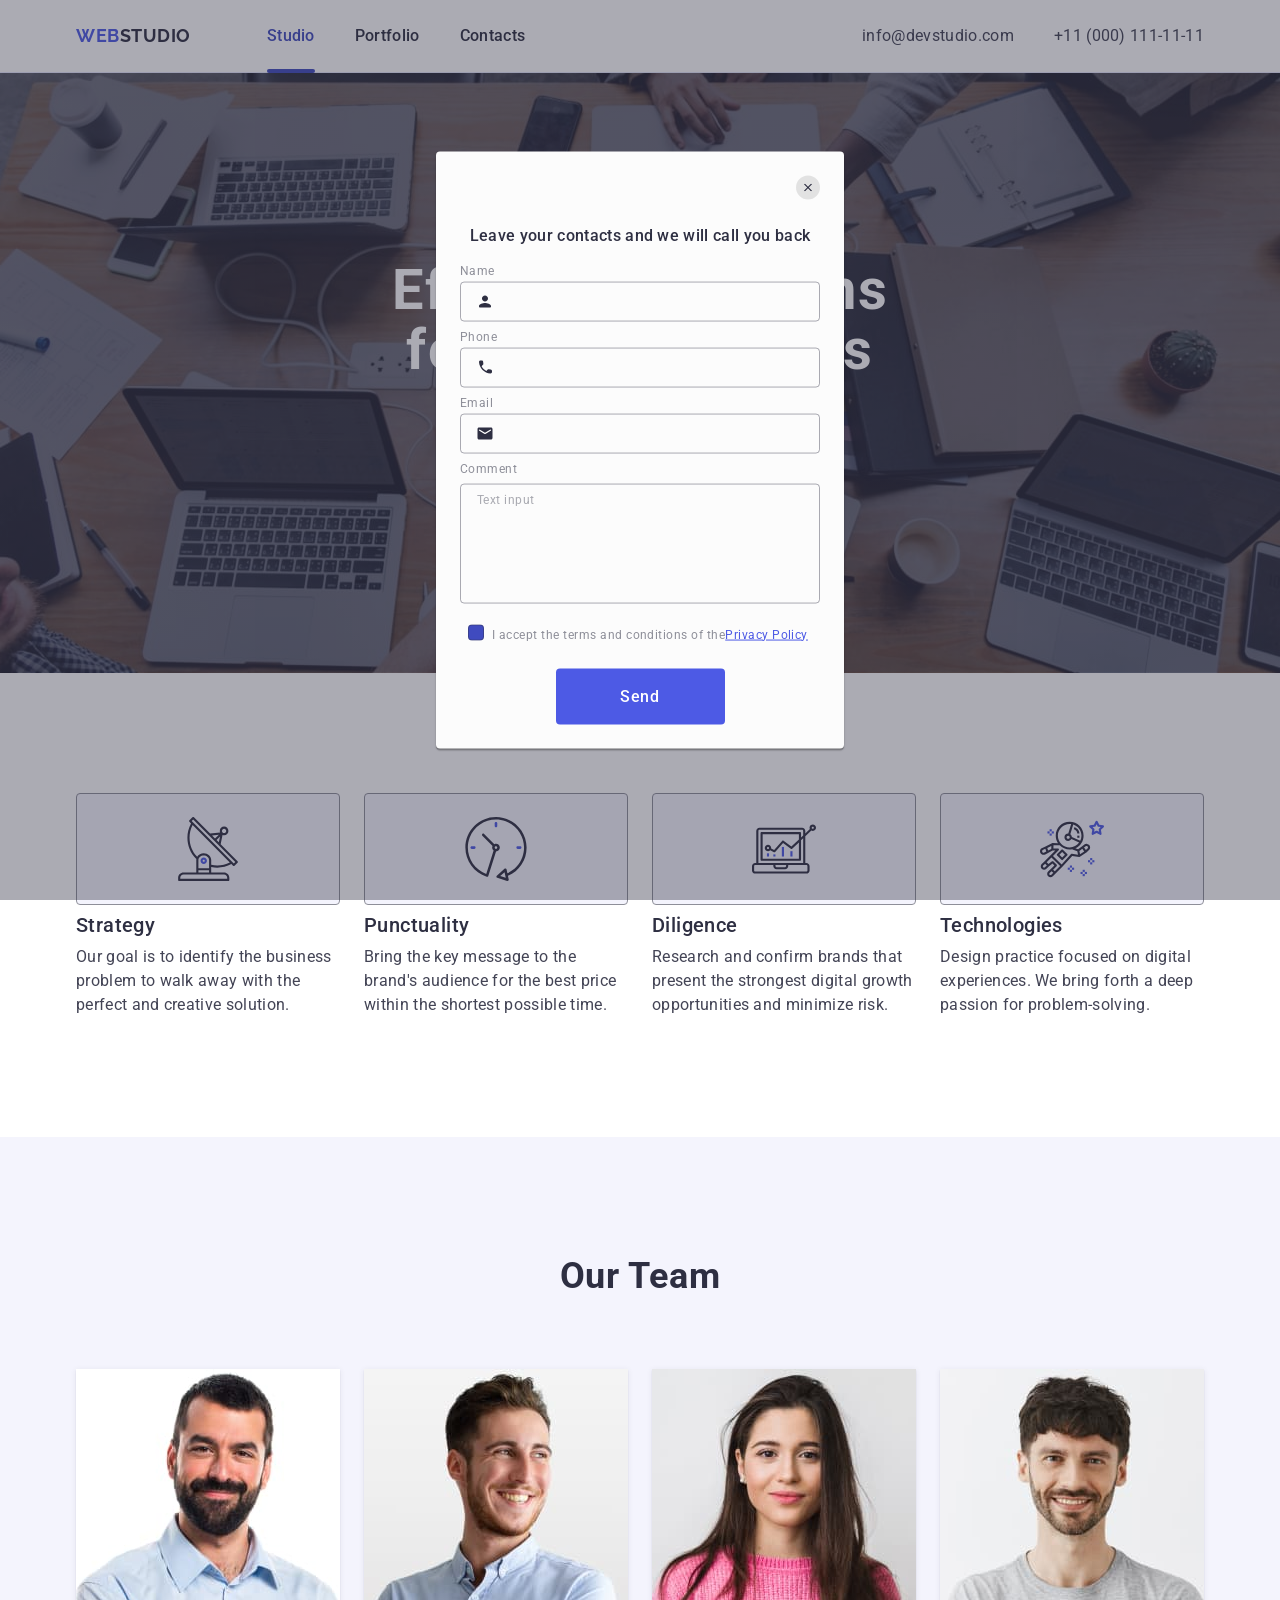
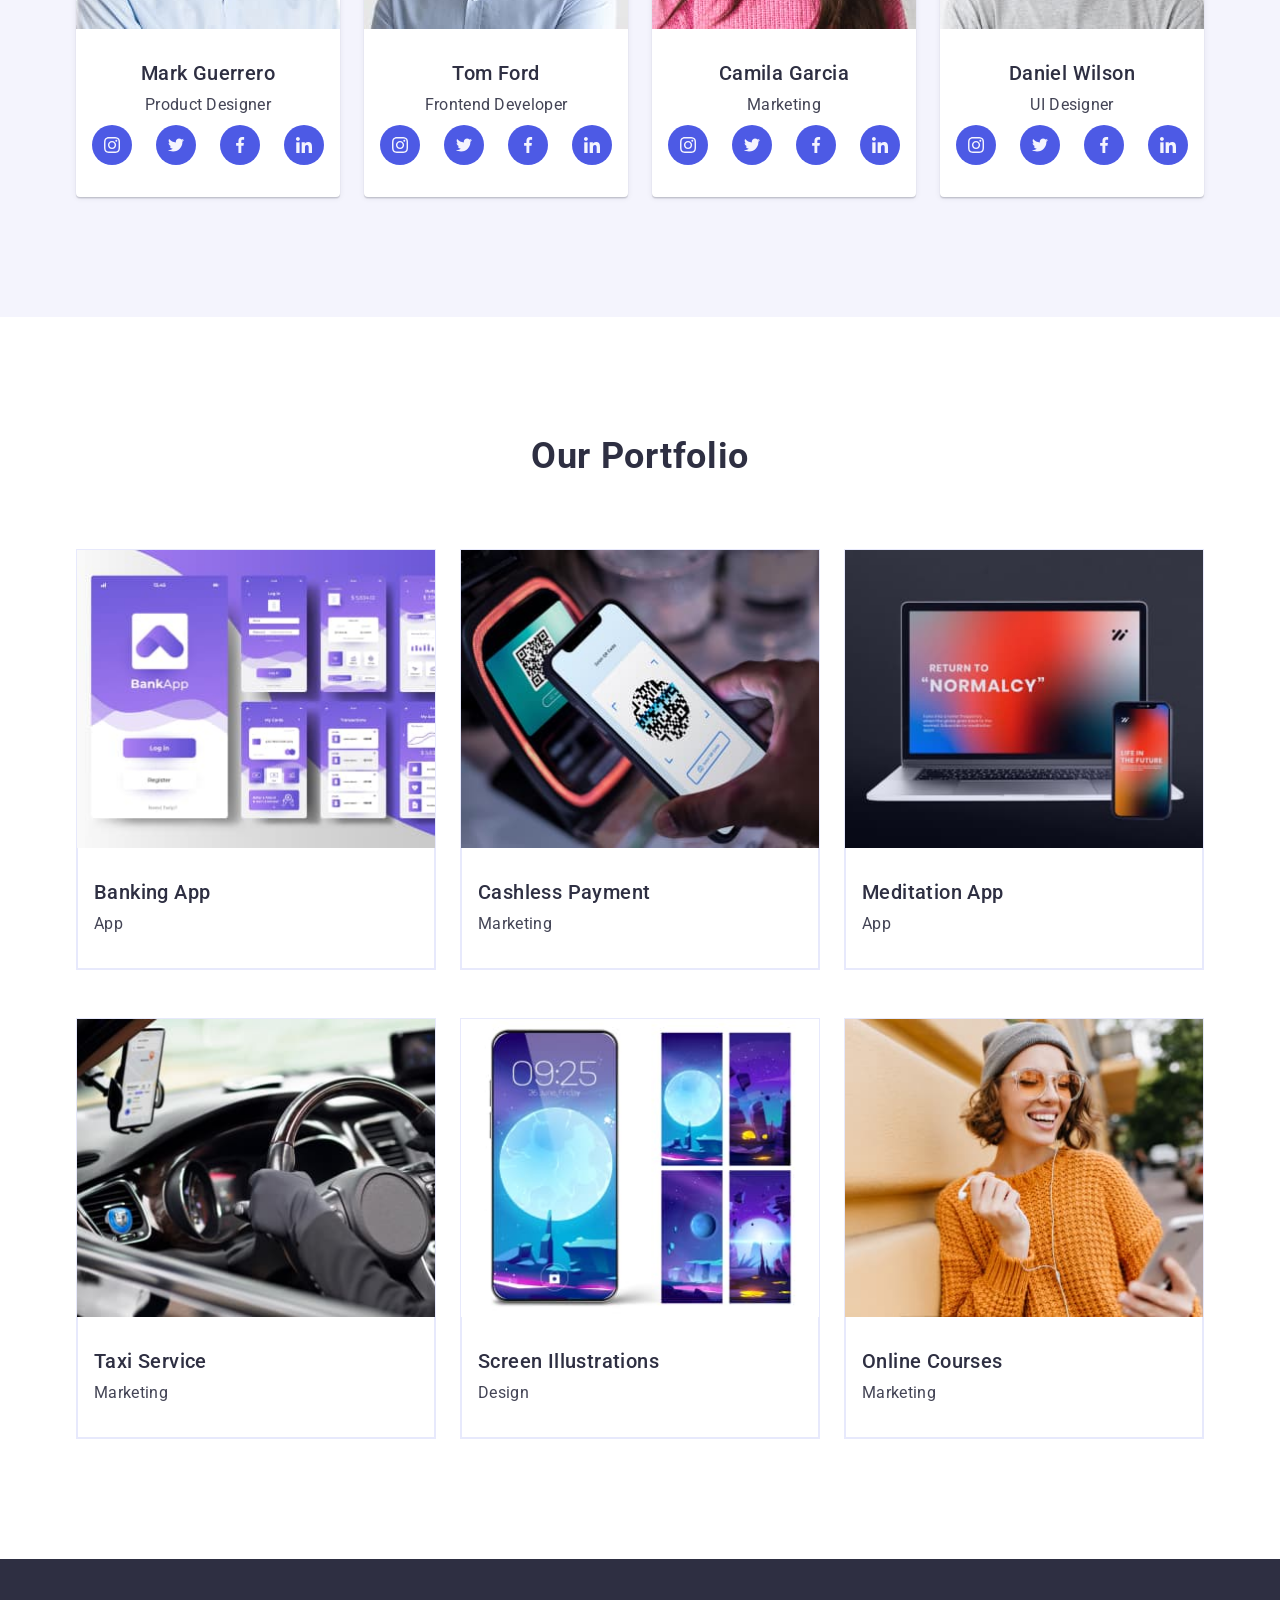
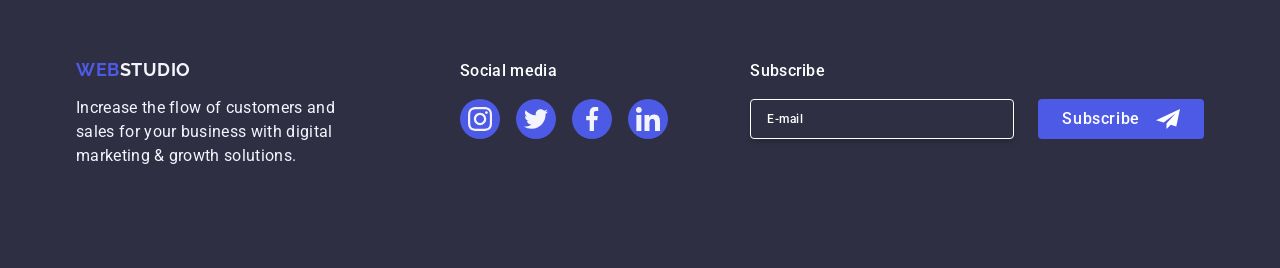
==== commit 6036cace: "fix" ====
--- a/index.html
+++ b/index.html
@@ -630,39 +630,40 @@
     <!-- modal -->
     <div class="backdrop is-open">
       <div class="modal">
-        <p class="modal-caption">
-          Leave your contacts and we will call you back
-        </p>
         <button class="modal-btn" type="button" aria-label="modal close button">
           <svg class="btn-icon" width="8" height="8">
             <use href="./images/icons.svg#close-black"></use>
           </svg>
         </button>
+        <p class="modal-caption">
+          Leave your contacts and we will call you back
+        </p>
+
         <form class="modal-form form" name="reviews">
           <div class="form-field">
-            <label class="form-label" for="user_name">Name</label>
+            <label class="form-label" for="user-name">Name</label>
             <div class="form-input-wrap">
               <input
                 type="text"
-                name="user_name"
-                id="user_name"
+                name="user-name"
+                id="user-name"
                 class="form-input"
               />
-              <svg class="form-icon" width="18" height="18">
+              <svg class="form-icon" width="18" height="24">
                 <use href="./images/icons.svg#person-black"></use>
               </svg>
             </div>
           </div>
           <div class="form-field">
-            <label class="form-label" for="user_phone">Phone </label>
+            <label class="form-label" for="user-phone">Phone </label>
             <div class="form-input-wrap">
               <input
                 type="tel"
-                name="user_phone"
-                id="user_phone"
+                name="user-phone"
+                id="user-phone"
                 class="form-input"
               />
-              <svg class="form-icon" width="18" height="18">
+              <svg class="form-icon" width="18" height="24">
                 <use href="./images/icons.svg#phone-black"></use>
               </svg>
             </div>
@@ -672,43 +673,45 @@
             <div class="form-input-wrap">
               <input
                 type="email"
-                name="user_email"
-                id="user_email"
+                name="user-email"
+                id="user-email"
                 class="form-input"
               />
-              <svg class="form-icon" width="18" height="18">
+              <svg class="form-icon" width="18" height="24">
                 <use href="./images/icons.svg#email-black"></use>
               </svg>
             </div>
           </div>
 
-          <div class="form-field">
-            <label class="form-label" for="comment"
+          <div class="form-field textarea-wrap">
+            <label class="form-label" for="user-comment"
               >Comment
               <div class="form-field"></div>
             </label>
             <textarea
               class="form-textarea"
-              name="comment"
-              id="comment"
+              name="user-comment"
+              id="user-comment"
               placeholder="Text input"
             ></textarea>
           </div>
-          <label class="from-agreement"
-            ><input
+          <div class="checkbox-wrap">
+            <input
               class="checkbox visually-hidden"
               type="checkbox"
+              id="user-privacy"
               name="user-agreement"
-              value="false"
+              value="true"
               checked
             />
-
-            <span class="from-agreement-checkbox"
-              ><svg class="from-agreement-icon" width="11" height="11">
-                <use href="./images/icons.svg#check"></use></svg></span
-            >I accept the terms and conditions of the
-            <a class="from-agreement-link">Privacy Policy</a>
-          </label>
+            <label class="from-agreement">
+              <span class="from-agreement-checkbox"
+                ><svg class="from-agreement-icon" width="11" height="11">
+                  <use href="./images/icons.svg#check"></use></svg></span
+              >I accept the terms and conditions of the
+              <a class="from-agreement-link">Privacy Policy</a>
+            </label>
+          </div>
           <button class="form-btn main-btn">Send</button>
         </form>
       </div>
--- a/css/styles.css
+++ b/css/styles.css
@@ -556,6 +556,8 @@
   display: flex;
   justify-content: center;
   align-items: center;
+  transition: opacity 250ms cubic-bezier(0.4, 0, 0.2, 1),
+    visibility 250ms cubic-bezier(0.4, 0, 0.2, 1);
 }
 
 .backdrop.is-hidden {
@@ -565,15 +567,18 @@
 }
 
 .modal {
-  position: relative;
+  position: absolute;
   padding: 72px 24px 24px 24px;
-
+  top: 50%;
+  left: 50%;
+  transform: translate(-50%, -50%) scale(1);
   width: 408px;
   min-height: 584px;
   border-radius: 4px;
   background-color: #fcfcfc;
   box-shadow: 0px 1px 1px 0px rgba(0, 0, 0, 0.14),
     0px 1px 3px 0px rgba(0, 0, 0, 0.12), 0px 2px 1px 0px rgba(0, 0, 0, 0.2);
+  transition: transform 250ms cubic-bezier(0.4, 0, 0.2, 1);
 }
 
 .modal-caption {
@@ -608,7 +613,7 @@
   margin-bottom: 4px;
   font-size: 12px;
 
-  line-height: 1.7;
+  line-height: 1.17;
   letter-spacing: 0.04em;
   color: #8e8f99;
 }
@@ -621,6 +626,8 @@
   border: 1px solid rgba(46, 47, 66, 0.4);
   outline: none;
   transition: border-color 250ms cubic-bezier(0.4, 0, 0.2, 1);
+  background-color: transparent;
+  outline: transparent;
 }
 
 .form-input:focus {
@@ -644,8 +651,12 @@
   position: relative;
 }
 
-.form-field:not(:last-child) {
+.form-field {
   margin-bottom: 8px;
+}
+
+.textarea-wrap {
+  margin-bottom: 16px;
 }
 
 .form-textarea {
@@ -653,11 +664,13 @@
   min-height: 120px;
   font-size: 12px;
   padding: 8px 16px;
-  line-height: 1.7;
+  line-height: 1.17;
   letter-spacing: 0.04em;
 
   resize: none;
-  outline: none;
+  outline: transparent;
+  color: rgba(46, 47, 66, 0.4);
+  background-color: transparent;
   border-radius: 4px;
   border: 1px solid rgba(46, 47, 66, 0.4);
   transition: border-color 250ms cubic-bezier(0.4, 0, 0.2, 1);
@@ -672,9 +685,11 @@
 }
 
 /* ! custom checkbox */
+.checkbox-wrap {
+  margin-bottom: 24px;
+}
 .from-agreement {
   display: inline-flex;
-  margin-bottom: 24px;
   font-family: Roboto;
   font-size: 12px;
   line-height: 1.7;
@@ -682,11 +697,11 @@
   color: #8e8f99;
   user-select: none;
 }
-.checkbox:checked + .from-agreement-checkbox {
+.checkbox:checked + .from-agreement > .from-agreement-checkbox {
   background-color: #404bbf;
 }
 
-.checkbox:checked + .from-agreement-checkbox > .from-agreement-icon {
+.checkbox:checked + .from-agreement > .from-agreement-icon {
   opacity: 1;
 }
 
@@ -701,6 +716,7 @@
   border: 1px solid rgba(46, 47, 66, 0.4);
   margin-right: 8px;
 }
+
 .from-agreement-icon {
   fill: #fff;
   opacity: 0;
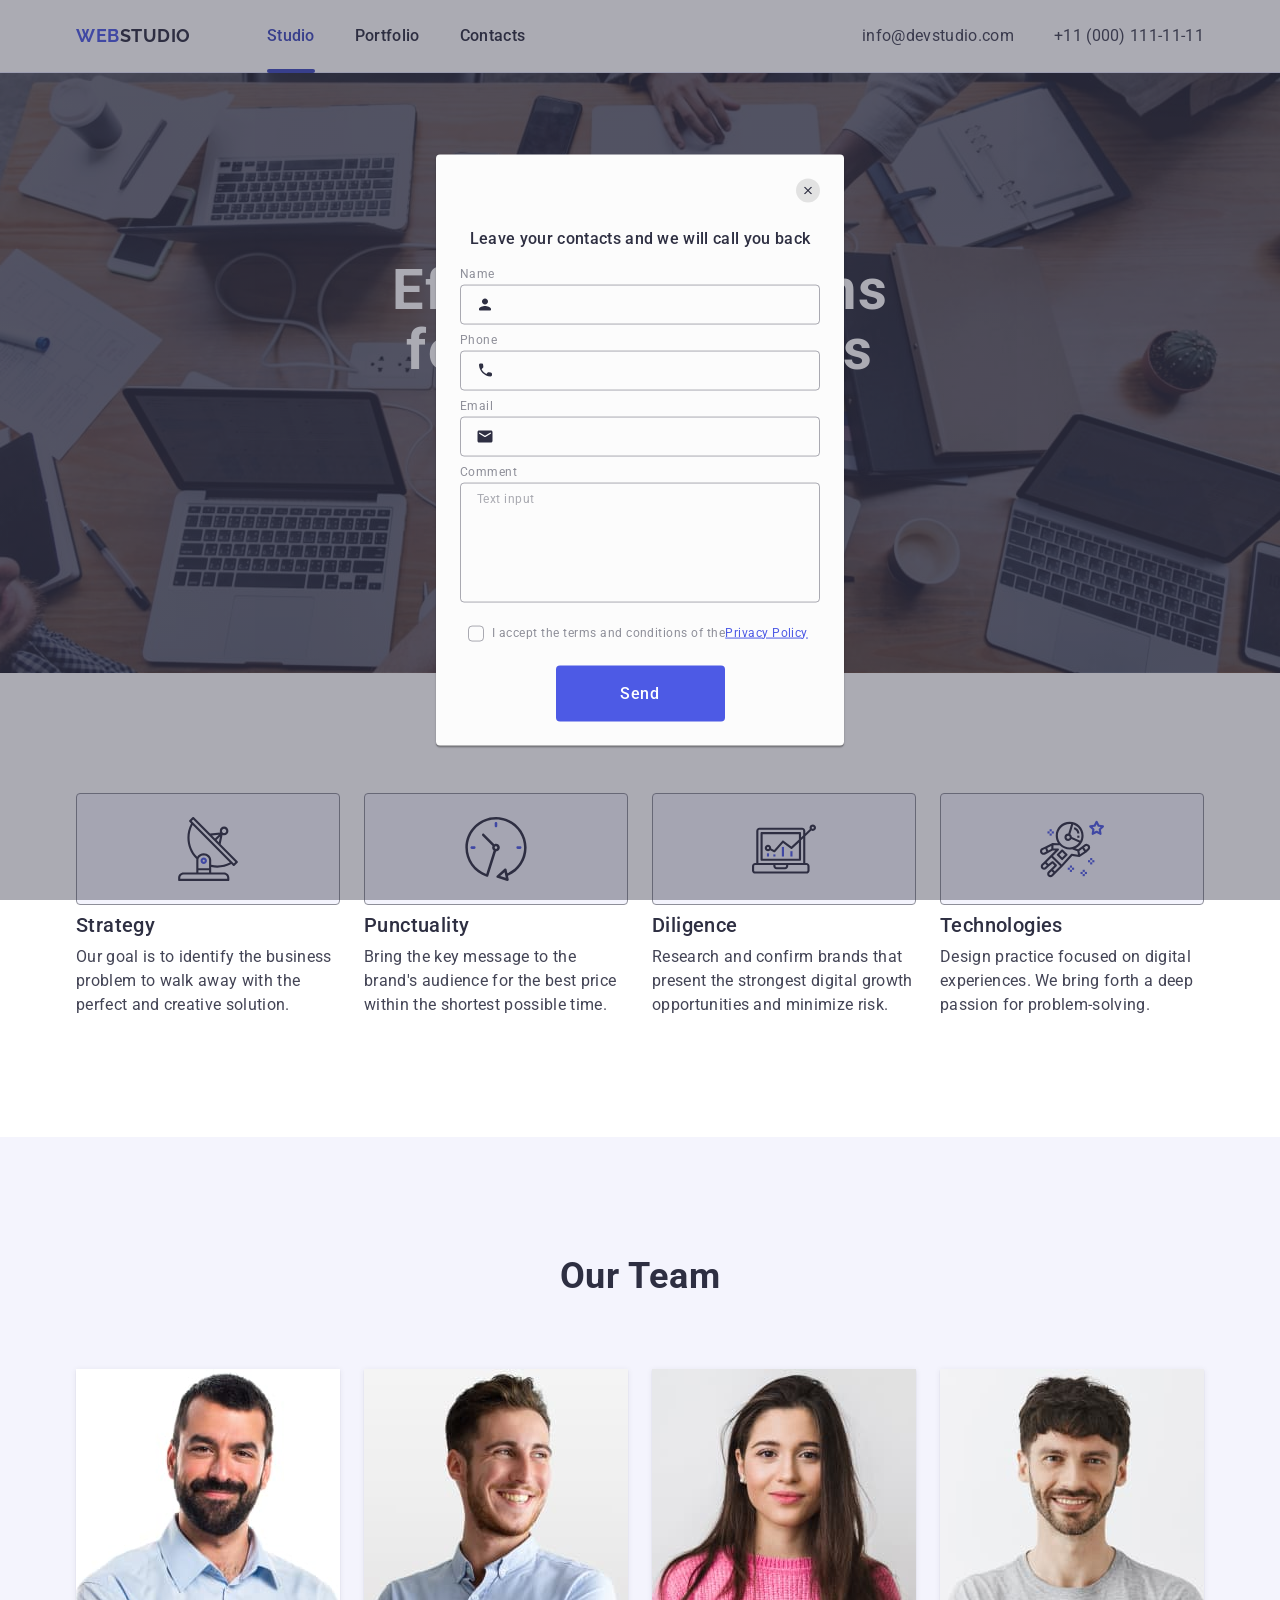
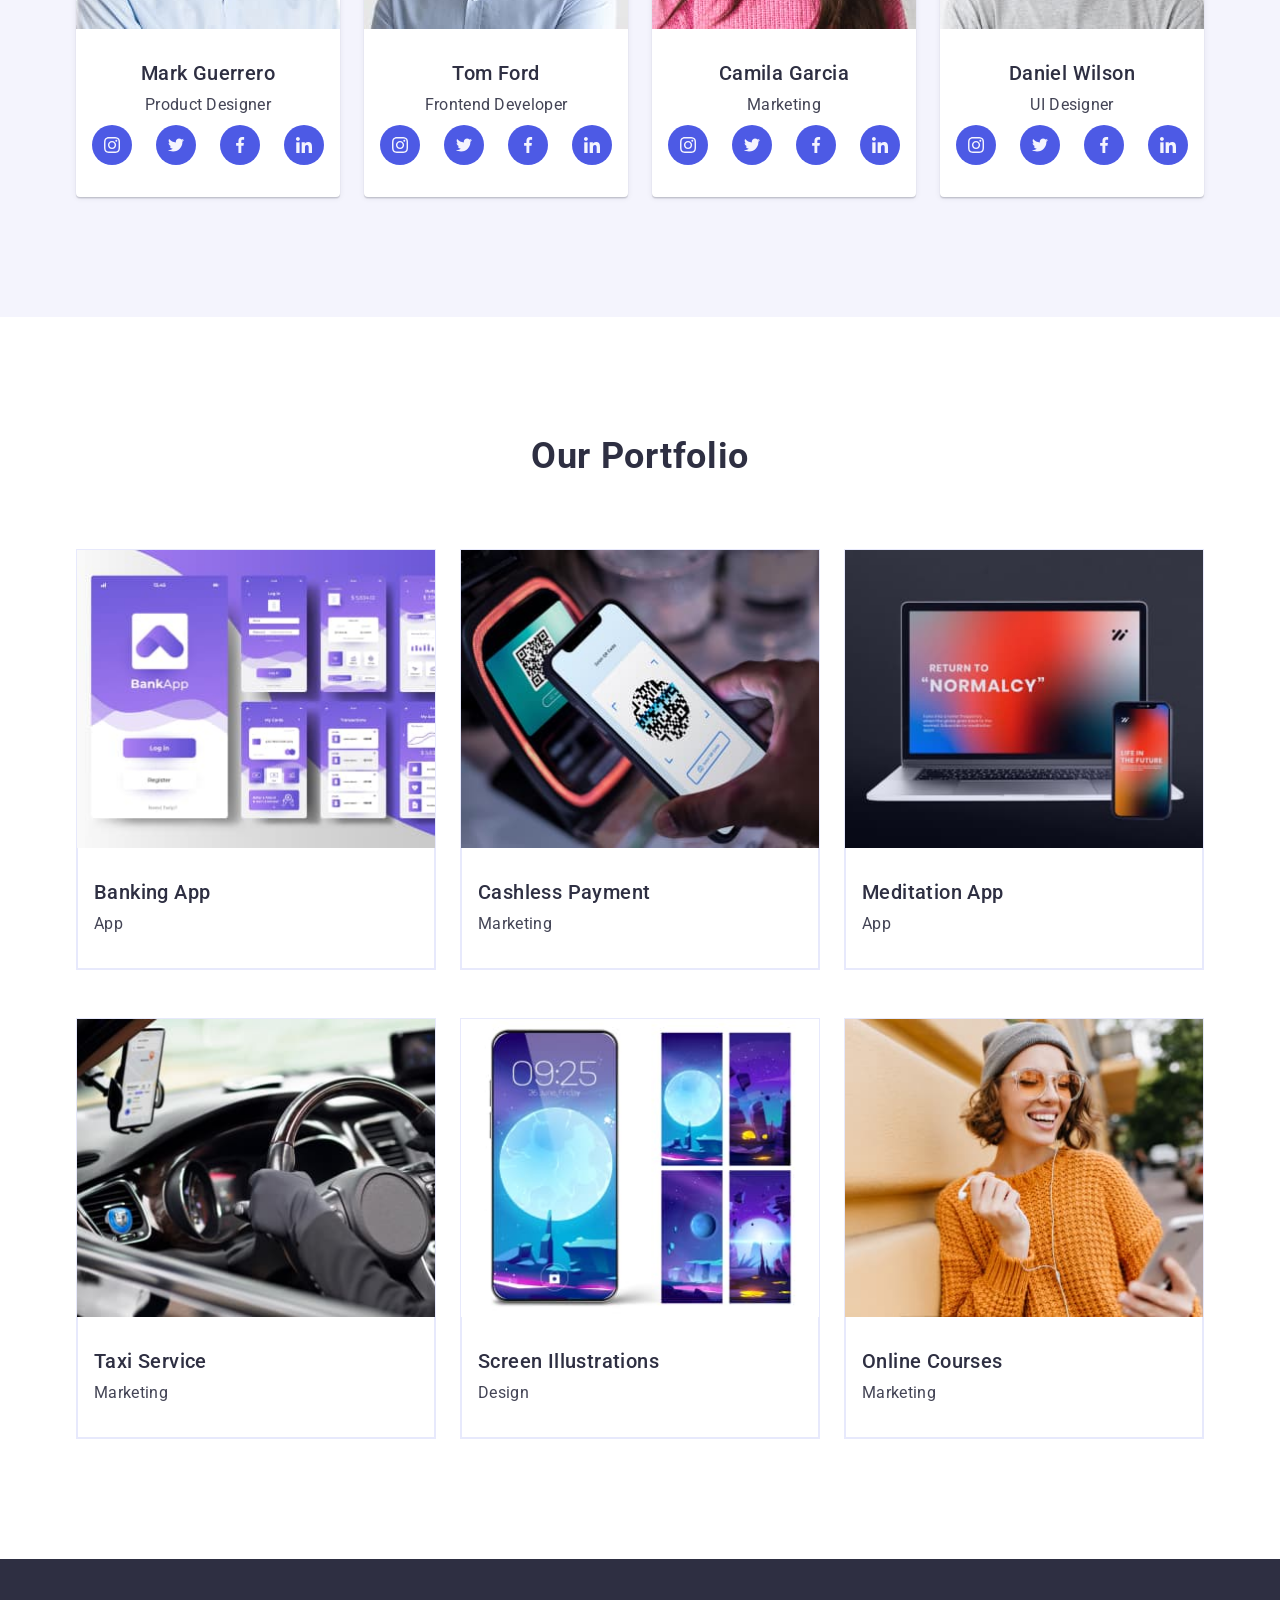
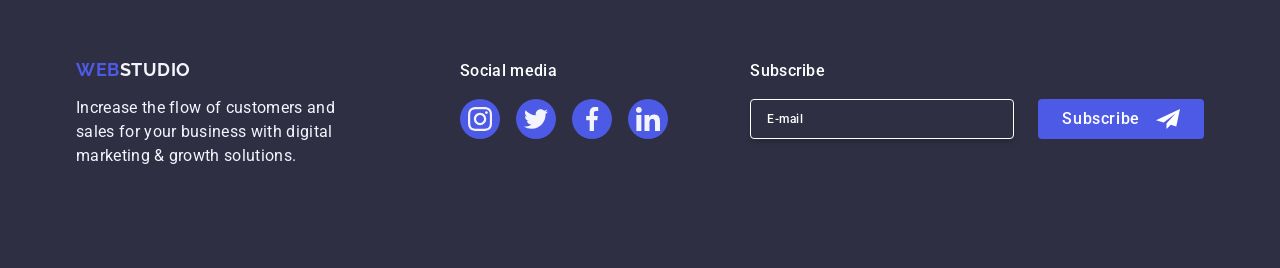
==== commit f1e2ff65: "fix 1" ====
--- a/index.html
+++ b/index.html
@@ -669,7 +669,7 @@
             </div>
           </div>
           <div class="form-field">
-            <label class="form-label" for="user_email">Email</label>
+            <label class="form-label" for="user-email">Email</label>
             <div class="form-input-wrap">
               <input
                 type="email"
@@ -684,10 +684,7 @@
           </div>
 
           <div class="form-field textarea-wrap">
-            <label class="form-label" for="user-comment"
-              >Comment
-              <div class="form-field"></div>
-            </label>
+            <label class="form-label" for="user-comment">Comment </label>
             <textarea
               class="form-textarea"
               name="user-comment"
@@ -700,11 +697,11 @@
               class="checkbox visually-hidden"
               type="checkbox"
               id="user-privacy"
-              name="user-agreement"
+              name="user-privacy"
               value="true"
               checked
             />
-            <label class="from-agreement">
+            <label class="from-agreement" for="user-privacy">
               <span class="from-agreement-checkbox"
                 ><svg class="from-agreement-icon" width="11" height="11">
                   <use href="./images/icons.svg#check"></use></svg></span
--- a/css/styles.css
+++ b/css/styles.css
@@ -690,14 +690,13 @@
 }
 .from-agreement {
   display: inline-flex;
-  font-family: Roboto;
   font-size: 12px;
-  line-height: 1.7;
+  line-height: 1.17;
   letter-spacing: 0.04em;
   color: #8e8f99;
   user-select: none;
 }
-.checkbox:checked + .from-agreement > .from-agreement-checkbox {
+.checkbox:checked + .from-agreement > {
   background-color: #404bbf;
 }
 
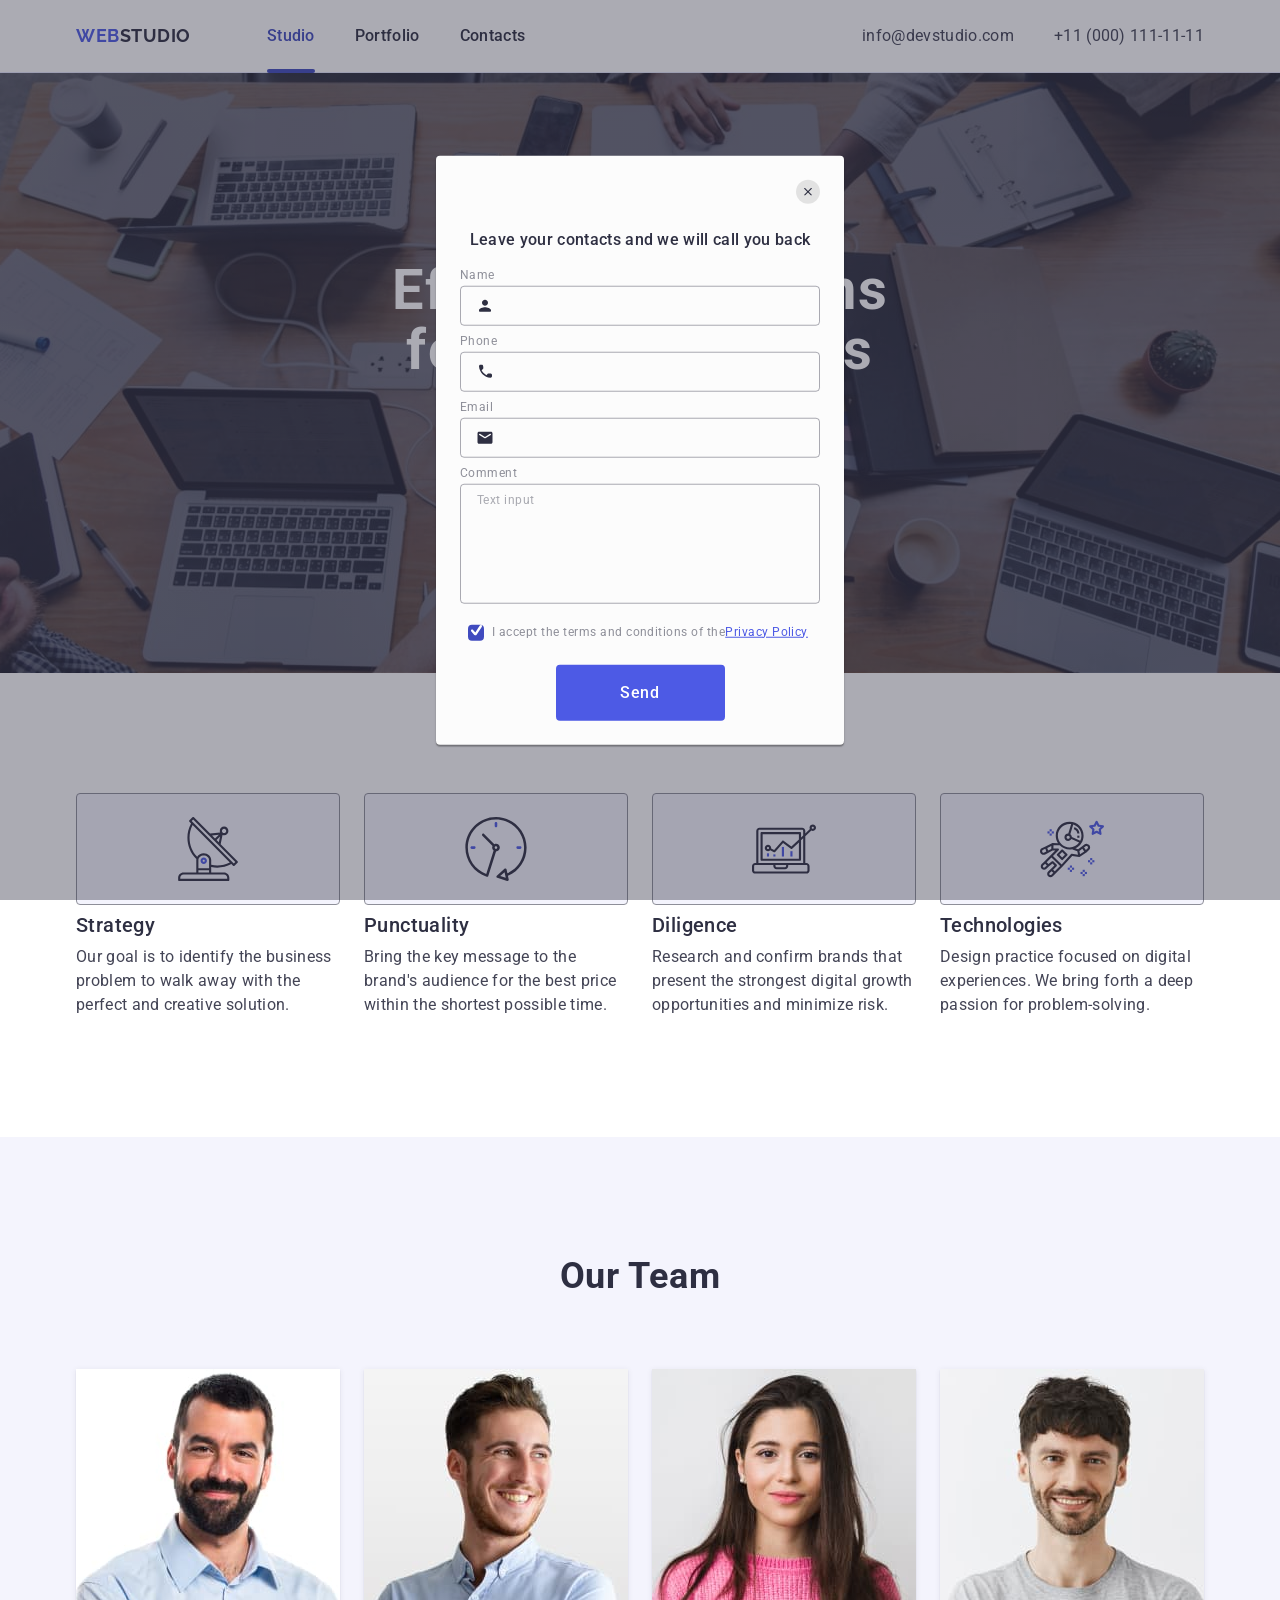
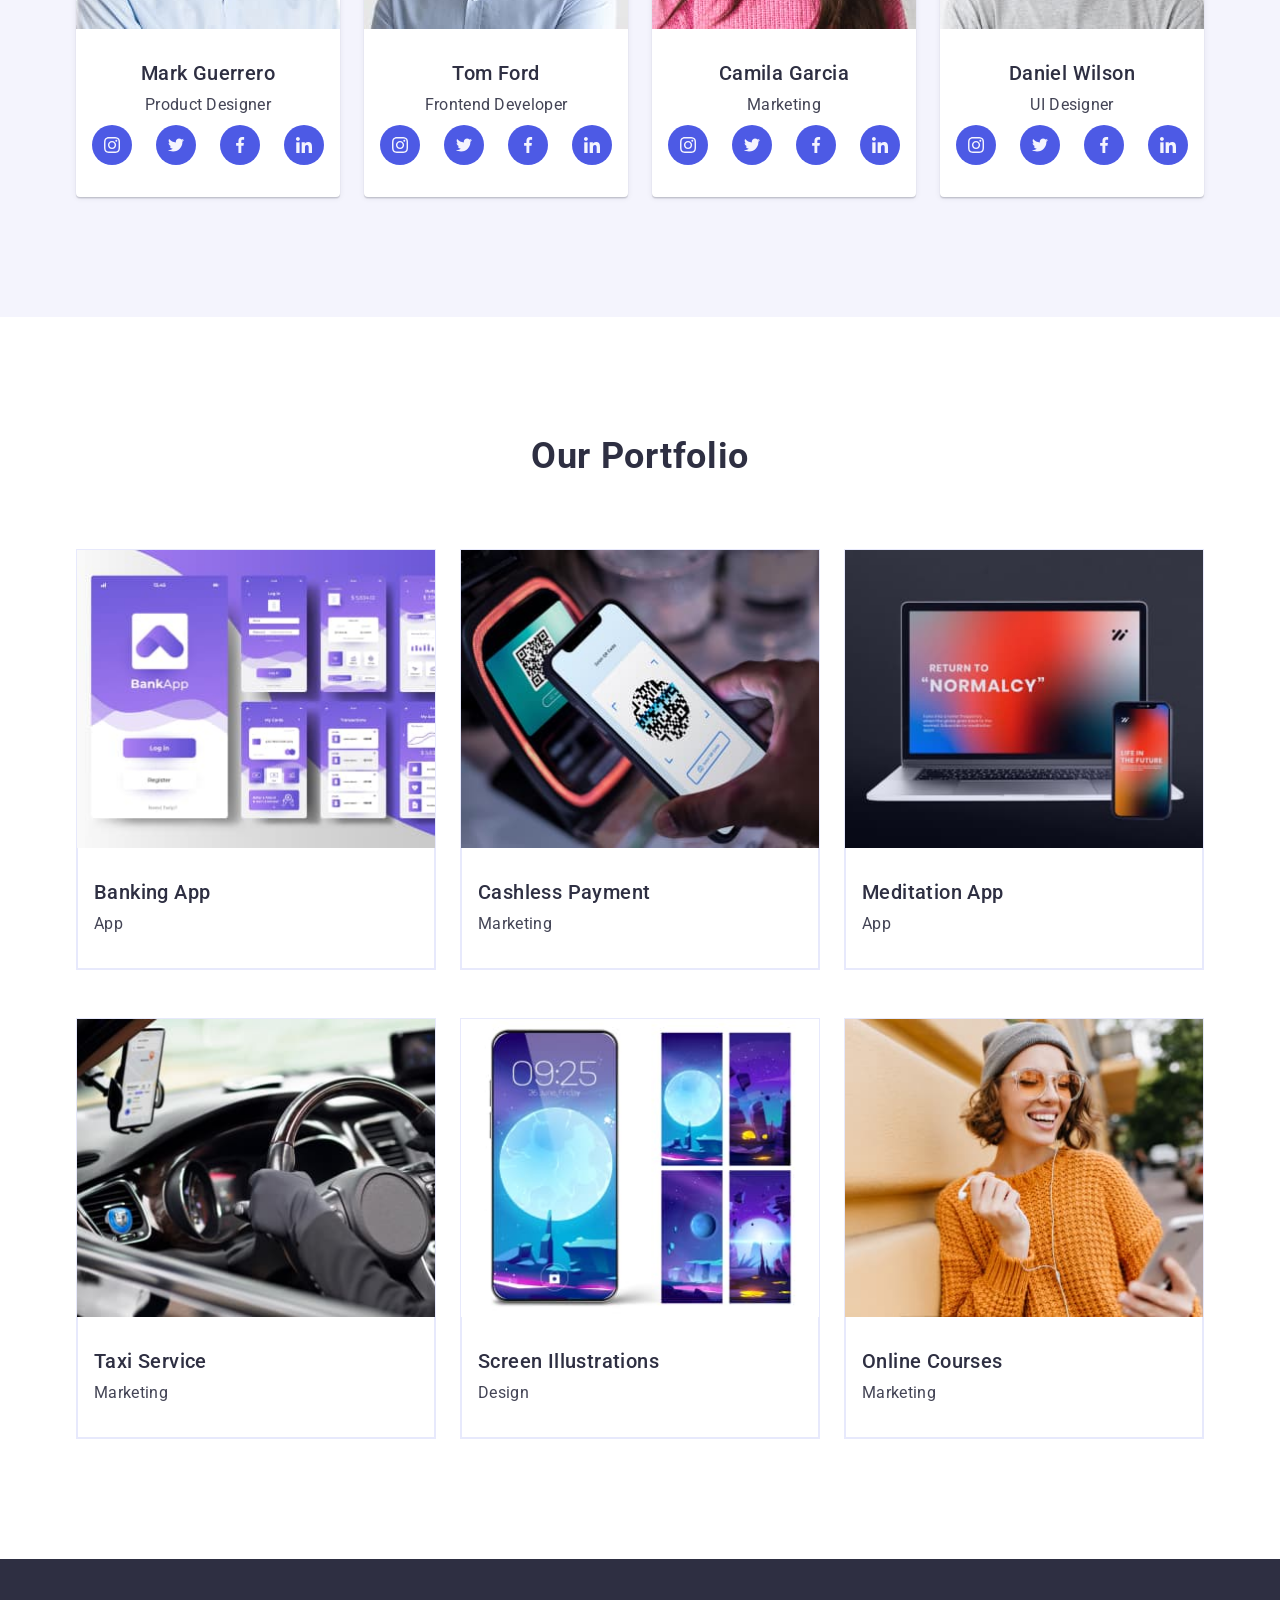
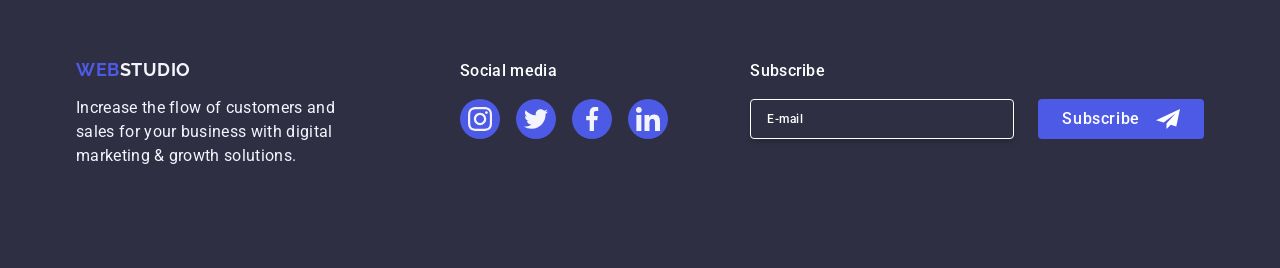
==== commit 96671849: "fix 2" ====
--- a/index.html
+++ b/index.html
@@ -617,7 +617,7 @@
                 name="email"
                 class="footer-subscribe-input"
                 placeholder="E-mail" /></label
-            ><button class="footer-subscribe-button main-btn" type="submit">
+            ><button class="footer-subscribe-button" type="submit">
               Subscribe
               <svg class="footer-subscribe-icon" width="24" height="24">
                 <use href="./images/icons.svg#frame"></use>
@@ -628,7 +628,7 @@
       </div>
     </footer>
     <!-- modal -->
-    <div class="backdrop is-open">
+    <div class="backdrop">
       <div class="modal">
         <button class="modal-btn" type="button" aria-label="modal close button">
           <svg class="btn-icon" width="8" height="8">
--- a/css/styles.css
+++ b/css/styles.css
@@ -687,6 +687,7 @@
 /* ! custom checkbox */
 .checkbox-wrap {
   margin-bottom: 24px;
+  display: flex;
 }
 .from-agreement {
   display: inline-flex;
@@ -696,11 +697,9 @@
   color: #8e8f99;
   user-select: none;
 }
-.checkbox:checked + .from-agreement > {
+.checkbox:checked + .from-agreement > .from-agreement-checkbox {
   background-color: #404bbf;
-}
-
-.checkbox:checked + .from-agreement > .from-agreement-icon {
+  border: none;
   opacity: 1;
 }
 
@@ -717,9 +716,10 @@
 }
 
 .from-agreement-icon {
+  opacity: 1;
   fill: #fff;
-  opacity: 0;
-}
+}
+
 .from-agreement-link {
   color: #4d5ae5;
   text-decoration: underline;
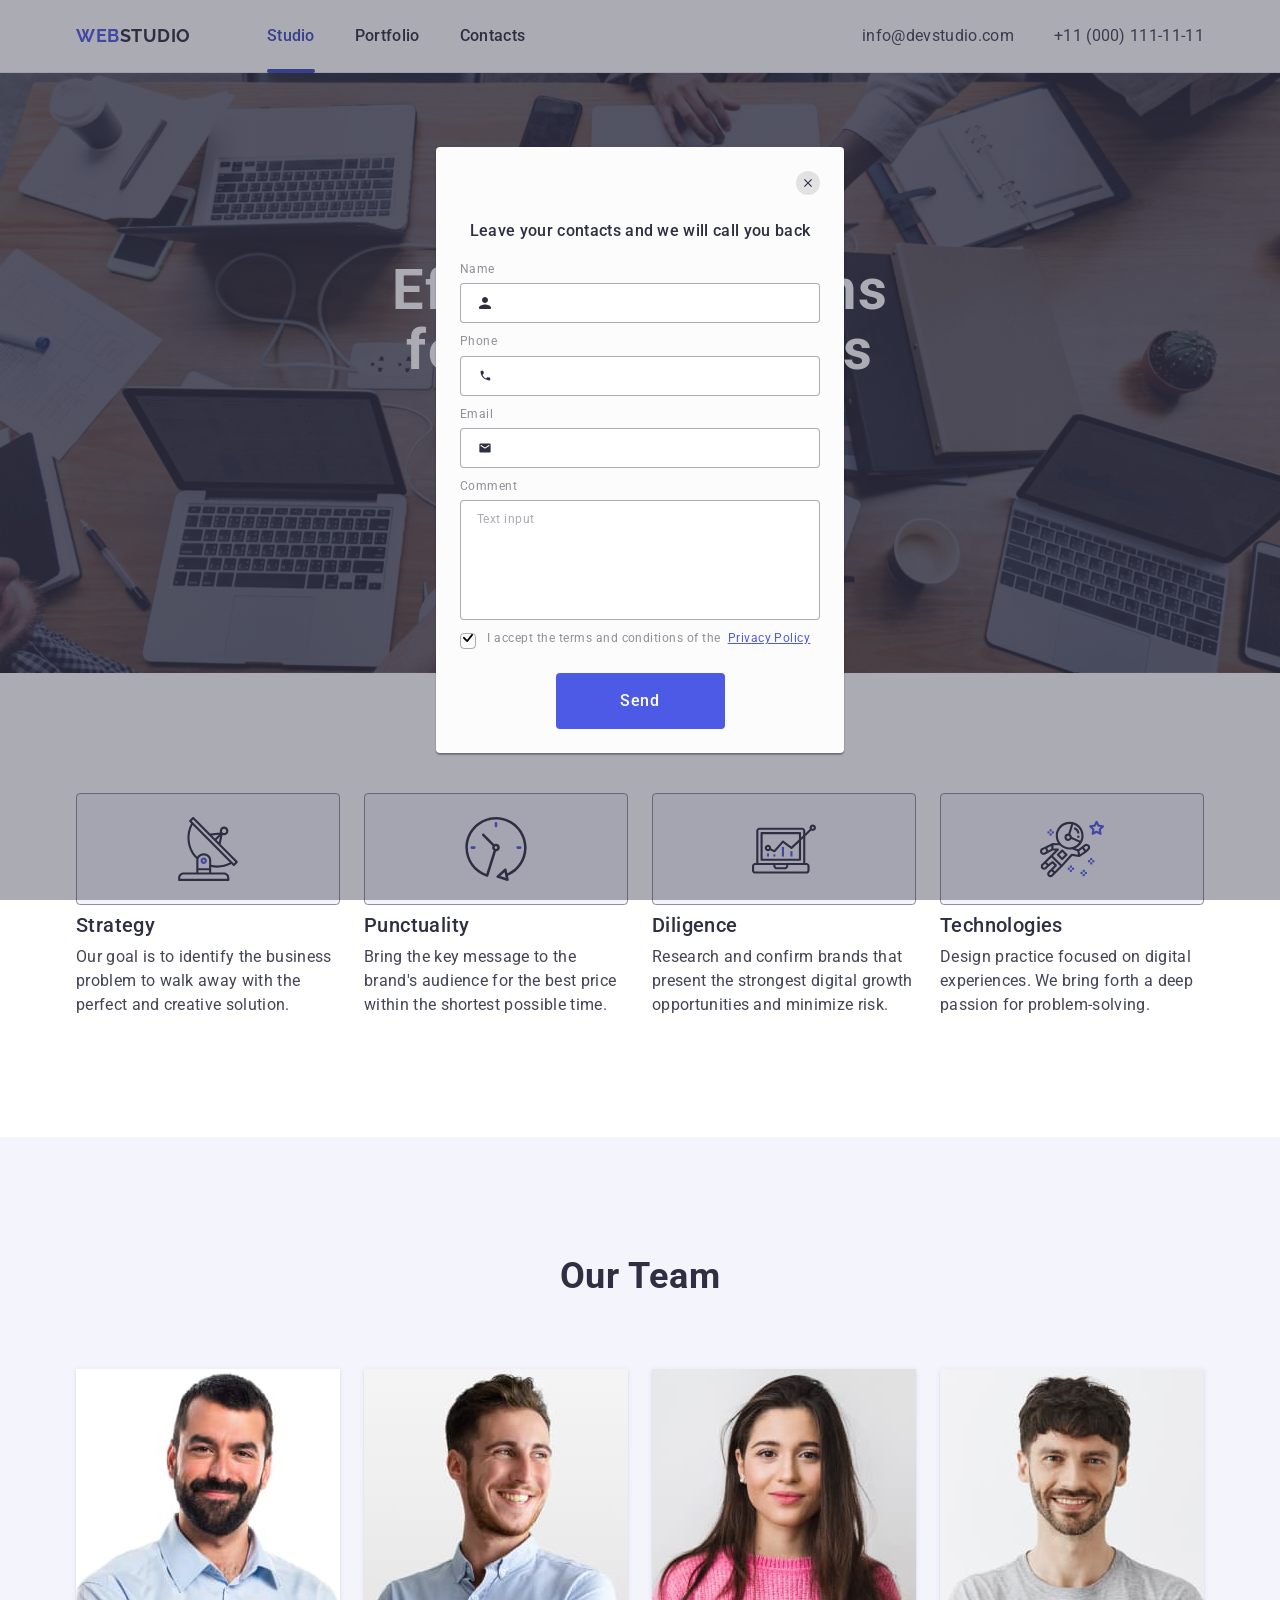
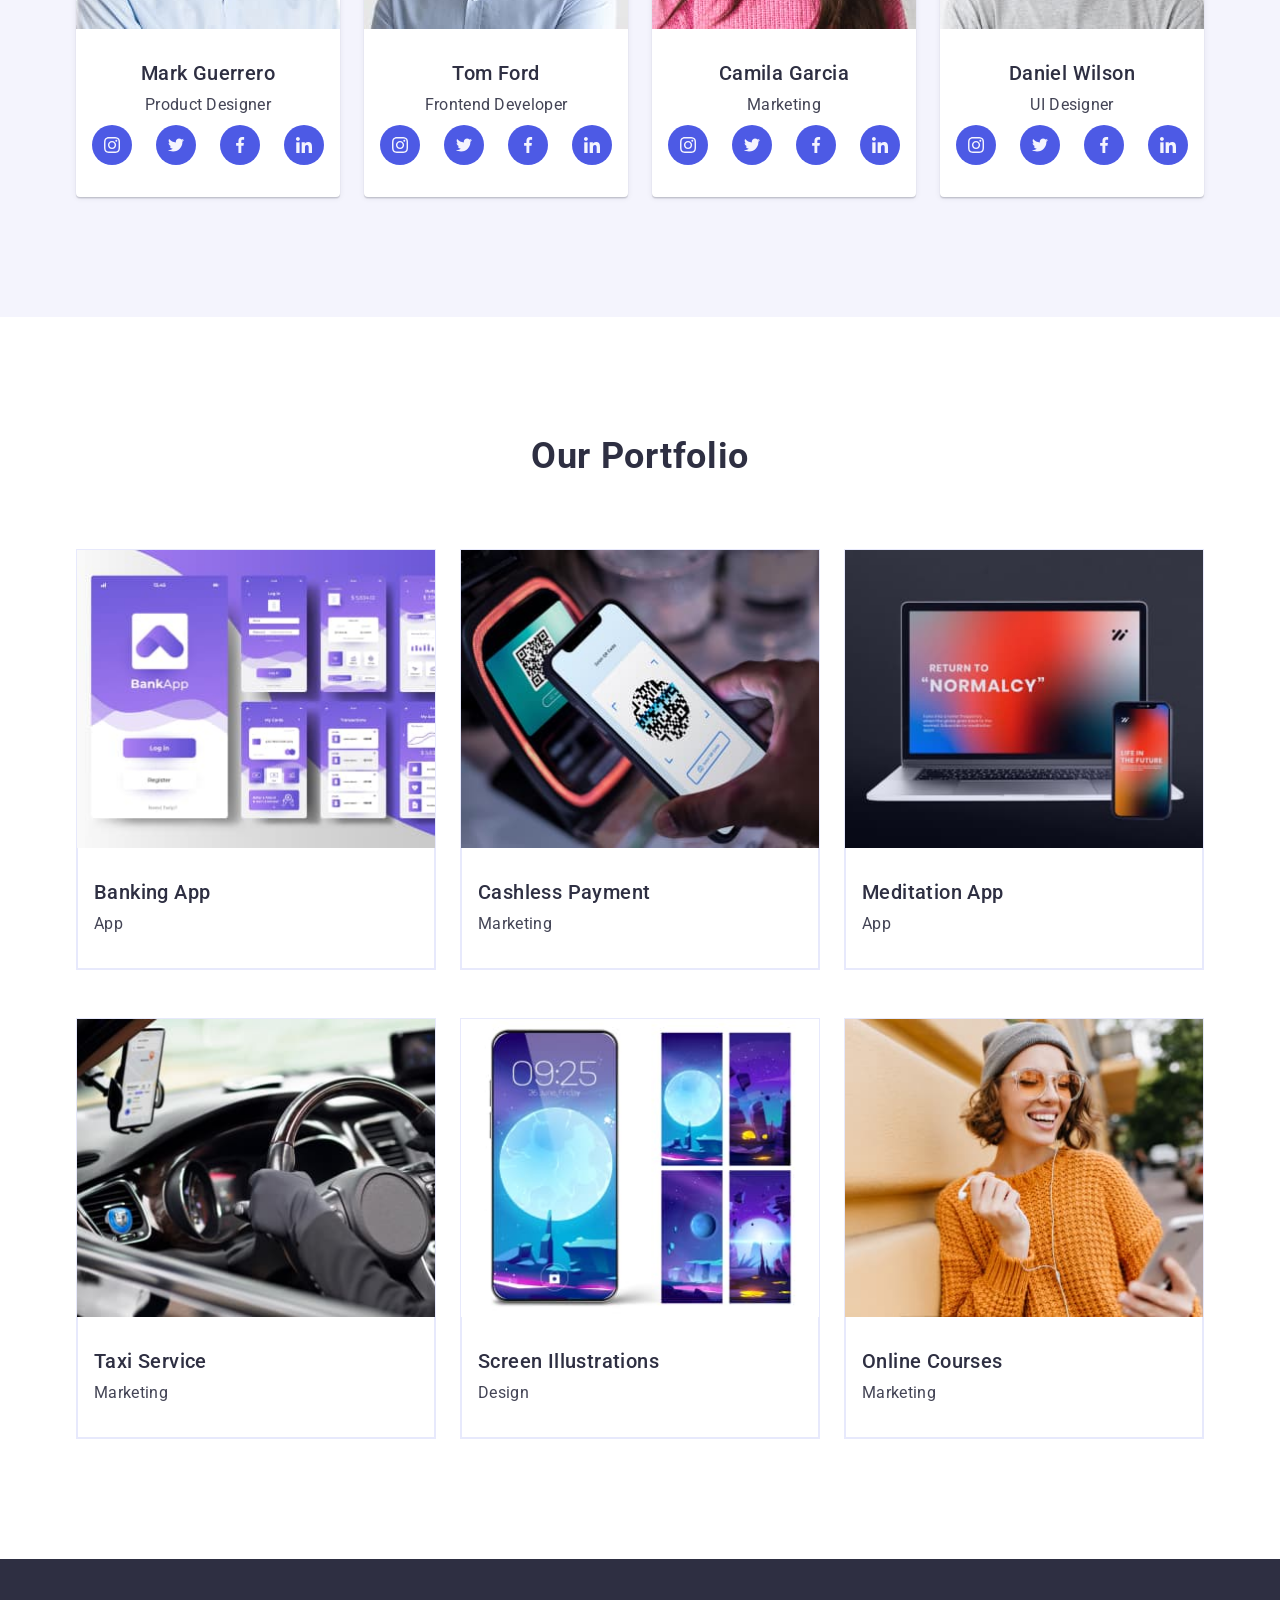
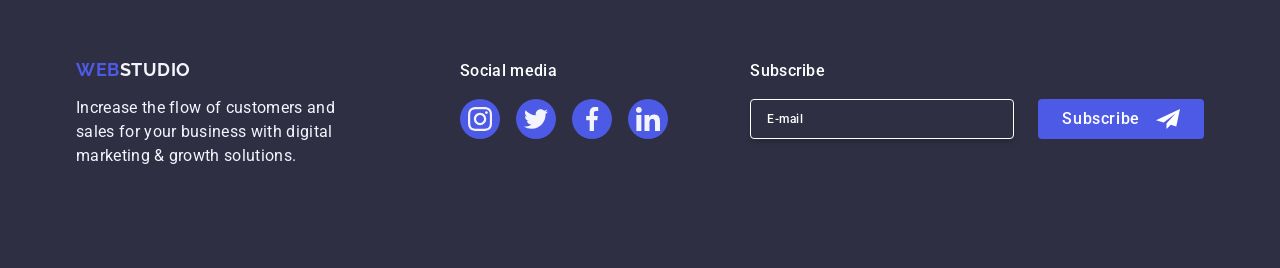
==== commit a5a6fb55: "fix one" ====
--- a/index.html
+++ b/index.html
@@ -617,7 +617,7 @@
                 name="email"
                 class="footer-subscribe-input"
                 placeholder="E-mail" /></label
-            ><button class="footer-subscribe-button" type="submit">
+            ><button class="footer-subscribe-button main-btn" type="submit">
               Subscribe
               <svg class="footer-subscribe-icon" width="24" height="24">
                 <use href="./images/icons.svg#frame"></use>
@@ -628,67 +628,66 @@
       </div>
     </footer>
     <!-- modal -->
-    <div class="backdrop">
+    <div class="backdrop is-open">
       <div class="modal">
+        <p class="modal-caption">
+          Leave your contacts and we will call you back
+        </p>
         <button class="modal-btn" type="button" aria-label="modal close button">
           <svg class="btn-icon" width="8" height="8">
             <use href="./images/icons.svg#close-black"></use>
           </svg>
         </button>
-        <p class="modal-caption">
-          Leave your contacts and we will call you back
-        </p>
-
         <form class="modal-form form" name="reviews">
           <div class="form-field">
-            <label class="form-label" for="user-name">Name</label>
+            <label class="form-label" for="user_name">Name</label>
             <div class="form-input-wrap">
               <input
                 type="text"
-                name="user-name"
-                id="user-name"
+                name="user_name"
+                id="user_name"
                 class="form-input"
               />
-              <svg class="form-icon" width="18" height="24">
+              <svg class="form-icon" width="18" height="18">
                 <use href="./images/icons.svg#person-black"></use>
               </svg>
             </div>
           </div>
           <div class="form-field">
-            <label class="form-label" for="user-phone">Phone </label>
+            <label class="form-label" for="user_phone">Phone </label>
             <div class="form-input-wrap">
               <input
                 type="tel"
-                name="user-phone"
-                id="user-phone"
+                name="user_phone"
+                id="user_phone"
                 class="form-input"
               />
-              <svg class="form-icon" width="18" height="24">
+              <svg class="form-icon" width="18" height="18">
                 <use href="./images/icons.svg#phone-black"></use>
               </svg>
             </div>
           </div>
           <div class="form-field">
-            <label class="form-label" for="user-email">Email</label>
+            <label class="form-label" for="user_email">Email</label>
             <div class="form-input-wrap">
               <input
                 type="email"
-                name="user-email"
-                id="user-email"
+                name="user_email"
+                id="user_email"
                 class="form-input"
               />
-              <svg class="form-icon" width="18" height="24">
+              <svg class="form-icon" width="18" height="18">
                 <use href="./images/icons.svg#email-black"></use>
               </svg>
             </div>
           </div>
 
-          <div class="form-field textarea-wrap">
-            <label class="form-label" for="user-comment">Comment </label>
+          <div class="form-field">
+            <label class="form-label" for="comment">Comment </label>
             <textarea
               class="form-textarea"
-              name="user-comment"
-              id="user-comment"
+              name="comment"
+              id="comment"
               placeholder="Text input"
             ></textarea>
           </div>
@@ -696,16 +695,16 @@
             <input
               class="checkbox visually-hidden"
               type="checkbox"
-              id="user-privacy"
-              name="user-privacy"
+              name="user-agreement"
               value="true"
-              checked
+              id="user-agreement"
             />
-            <label class="from-agreement" for="user-privacy">
+            <label class="from-agreement" for="user-agreement">
               <span class="from-agreement-checkbox"
-                ><svg class="from-agreement-icon" width="11" height="11">
-                  <use href="./images/icons.svg#check"></use></svg></span
-              >I accept the terms and conditions of the
+                ><svg class="from-agreement-icon" width="10" height="8">
+                  <use href="./images/icons.svg#vector"></use></svg
+              ></span>
+              I accept the terms and conditions of the&nbsp;
               <a class="from-agreement-link">Privacy Policy</a>
             </label>
           </div>
--- a/css/styles.css
+++ b/css/styles.css
@@ -111,8 +111,8 @@
   transition: background-color 250ms cubic-bezier(0.4, 0, 0.2, 1);
 }
 
-.hero-button:hover,
-.hero-button:focus {
+.main-btn:hover,
+.main-btn:focus {
   background-color: #404bbf;
 }
 
@@ -556,8 +556,6 @@
   display: flex;
   justify-content: center;
   align-items: center;
-  transition: opacity 250ms cubic-bezier(0.4, 0, 0.2, 1),
-    visibility 250ms cubic-bezier(0.4, 0, 0.2, 1);
 }
 
 .backdrop.is-hidden {
@@ -567,18 +565,15 @@
 }
 
 .modal {
-  position: absolute;
+  position: relative;
   padding: 72px 24px 24px 24px;
-  top: 50%;
-  left: 50%;
-  transform: translate(-50%, -50%) scale(1);
+
   width: 408px;
   min-height: 584px;
   border-radius: 4px;
   background-color: #fcfcfc;
   box-shadow: 0px 1px 1px 0px rgba(0, 0, 0, 0.14),
     0px 1px 3px 0px rgba(0, 0, 0, 0.12), 0px 2px 1px 0px rgba(0, 0, 0, 0.2);
-  transition: transform 250ms cubic-bezier(0.4, 0, 0.2, 1);
 }
 
 .modal-caption {
@@ -613,7 +608,7 @@
   margin-bottom: 4px;
   font-size: 12px;
 
-  line-height: 1.17;
+  line-height: 1.7;
   letter-spacing: 0.04em;
   color: #8e8f99;
 }
@@ -626,8 +621,6 @@
   border: 1px solid rgba(46, 47, 66, 0.4);
   outline: none;
   transition: border-color 250ms cubic-bezier(0.4, 0, 0.2, 1);
-  background-color: transparent;
-  outline: transparent;
 }
 
 .form-input:focus {
@@ -651,26 +644,21 @@
   position: relative;
 }
 
-.form-field {
+.form-field:not(:last-child) {
   margin-bottom: 8px;
 }
 
-.textarea-wrap {
-  margin-bottom: 16px;
-}
-
 .form-textarea {
+  display: block;
   width: 100%;
   min-height: 120px;
   font-size: 12px;
   padding: 8px 16px;
-  line-height: 1.17;
+  line-height: 1.7;
   letter-spacing: 0.04em;
 
   resize: none;
-  outline: transparent;
-  color: rgba(46, 47, 66, 0.4);
-  background-color: transparent;
+  outline: none;
   border-radius: 4px;
   border: 1px solid rgba(46, 47, 66, 0.4);
   transition: border-color 250ms cubic-bezier(0.4, 0, 0.2, 1);
@@ -687,27 +675,32 @@
 /* ! custom checkbox */
 .checkbox-wrap {
   margin-bottom: 24px;
-  display: flex;
-}
+}
+
 .from-agreement {
-  display: inline-flex;
+  /* margin-bottom: 24px; */
   font-size: 12px;
   line-height: 1.17;
   letter-spacing: 0.04em;
   color: #8e8f99;
-  user-select: none;
-}
+}
+
+/* .checkbox:checked + .from-agreement-checkbox {
+  background-color: #404bbf;
+} */
+
 .checkbox:checked + .from-agreement > .from-agreement-checkbox {
+  /* opacity: 1; */
+
+  border: none;
   background-color: #404bbf;
-  border: none;
-  opacity: 1;
+  fill: #f4f4fd;
 }
 
 .from-agreement-checkbox {
-  display: inline-block;
+  display: inline-flex;
   justify-content: center;
   text-align: center;
-  margin-left: 8px;
   width: 16px;
   height: 16px;
   border-radius: 4px;
@@ -715,10 +708,10 @@
   margin-right: 8px;
 }
 
-.from-agreement-icon {
-  opacity: 1;
+/* .from-agreement-icon {
   fill: #fff;
-}
+  opacity: 0;
+} */
 
 .from-agreement-link {
   color: #4d5ae5;
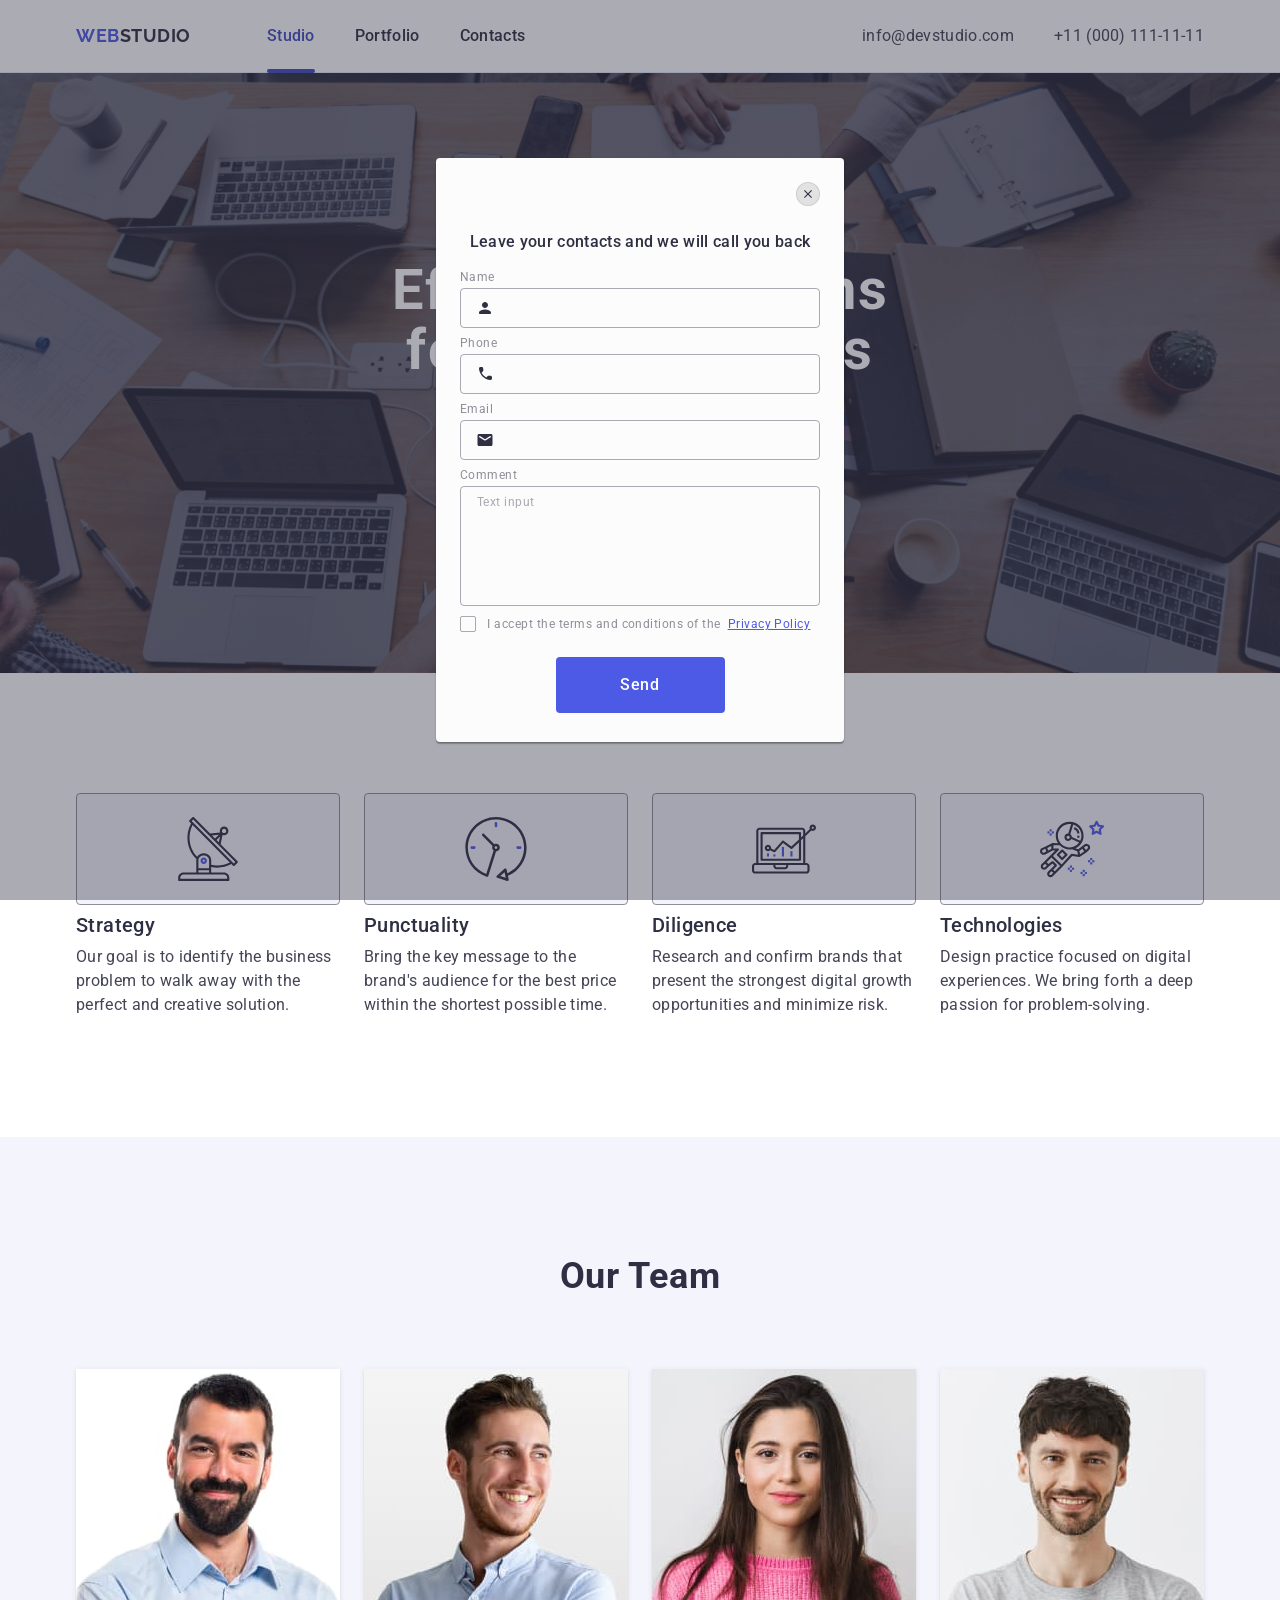
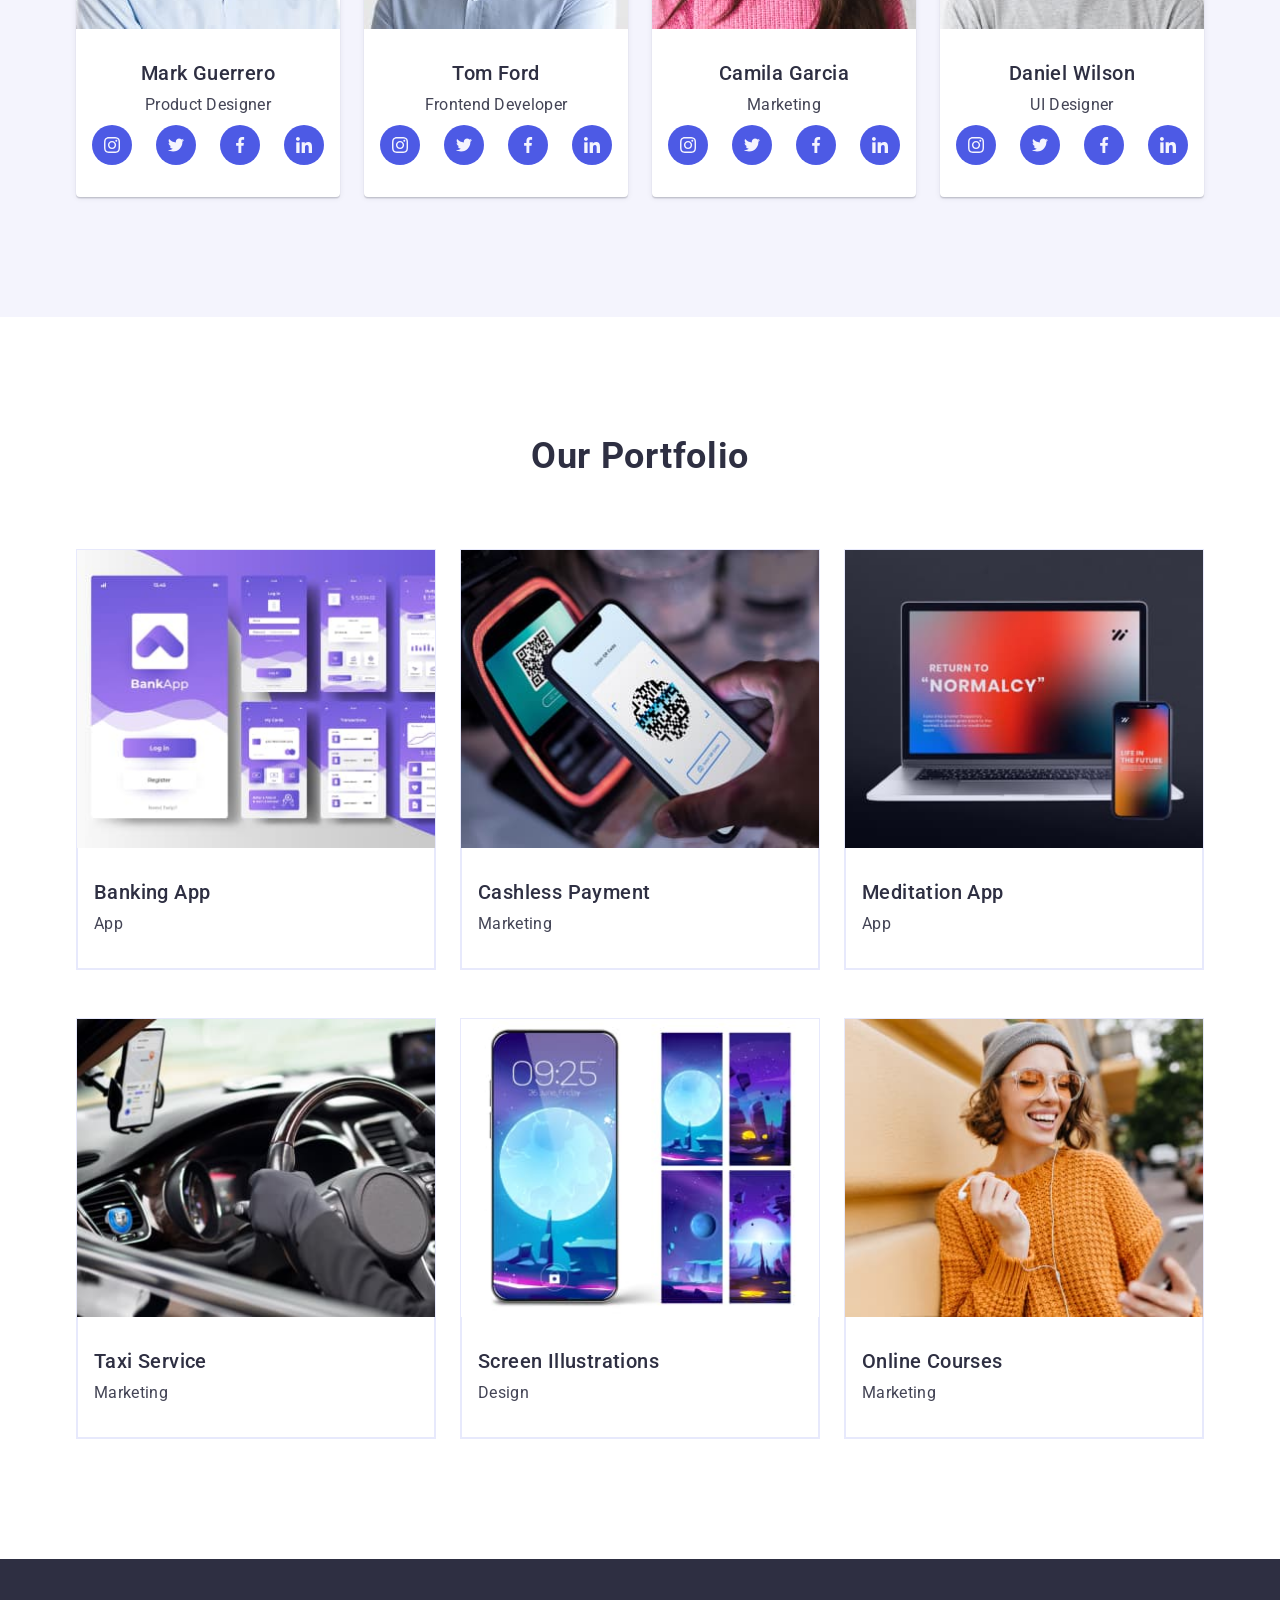
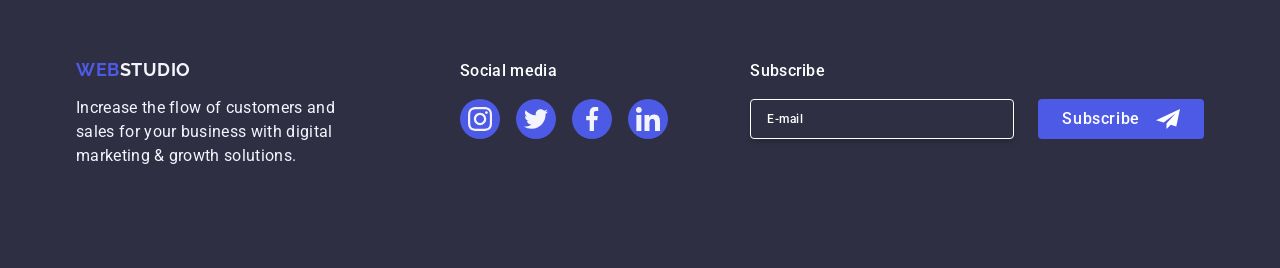
==== commit 89a842c5: "fix finish" ====
--- a/index.html
+++ b/index.html
@@ -630,39 +630,40 @@
     <!-- modal -->
     <div class="backdrop is-open">
       <div class="modal">
-        <p class="modal-caption">
-          Leave your contacts and we will call you back
-        </p>
         <button class="modal-btn" type="button" aria-label="modal close button">
           <svg class="btn-icon" width="8" height="8">
             <use href="./images/icons.svg#close-black"></use>
           </svg>
         </button>
+        <p class="modal-caption">
+          Leave your contacts and we will call you back
+        </p>
+
         <form class="modal-form form" name="reviews">
           <div class="form-field">
-            <label class="form-label" for="user_name">Name</label>
+            <label class="form-label" for="user-name">Name</label>
             <div class="form-input-wrap">
               <input
                 type="text"
-                name="user_name"
-                id="user_name"
+                name="user-name"
+                id="user-name"
                 class="form-input"
               />
-              <svg class="form-icon" width="18" height="18">
+              <svg class="form-icon" width="18" height="24">
                 <use href="./images/icons.svg#person-black"></use>
               </svg>
             </div>
           </div>
           <div class="form-field">
-            <label class="form-label" for="user_phone">Phone </label>
+            <label class="form-label" for="user-phone">Phone </label>
             <div class="form-input-wrap">
               <input
                 type="tel"
-                name="user_phone"
-                id="user_phone"
+                name="user-phone"
+                id="user-phone"
                 class="form-input"
               />
-              <svg class="form-icon" width="18" height="18">
+              <svg class="form-icon" width="18" height="24">
                 <use href="./images/icons.svg#phone-black"></use>
               </svg>
             </div>
@@ -676,13 +677,13 @@
                 id="user_email"
                 class="form-input"
               />
-              <svg class="form-icon" width="18" height="18">
+              <svg class="form-icon" width="18" height="24">
                 <use href="./images/icons.svg#email-black"></use>
               </svg>
             </div>
           </div>
 
-          <div class="form-field">
+          <div class="form-field textarea-wrap">
             <label class="form-label" for="comment">Comment </label>
             <textarea
               class="form-textarea"
@@ -695,11 +696,11 @@
             <input
               class="checkbox visually-hidden"
               type="checkbox"
-              name="user-agreement"
+              name="user-privacy"
               value="true"
-              id="user-agreement"
+              id="user-privacy"
             />
-            <label class="from-agreement" for="user-agreement">
+            <label class="from-agreement" for="user-privacy">
               <span class="from-agreement-checkbox"
                 ><svg class="from-agreement-icon" width="10" height="8">
                   <use href="./images/icons.svg#vector"></use></svg
--- a/css/styles.css
+++ b/css/styles.css
@@ -556,6 +556,8 @@
   display: flex;
   justify-content: center;
   align-items: center;
+  transition: opacity 250ms cubic-bezier(0.4, 0, 0.2, 1),
+    visibility 250ms cubic-bezier(0.4, 0, 0.2, 1);
 }
 
 .backdrop.is-hidden {
@@ -565,7 +567,10 @@
 }
 
 .modal {
-  position: relative;
+  position: absolute;
+  top: 50%;
+  left: 50%;
+  transform: translate(-50%, -50%) scale(1);
   padding: 72px 24px 24px 24px;
 
   width: 408px;
@@ -574,6 +579,7 @@
   background-color: #fcfcfc;
   box-shadow: 0px 1px 1px 0px rgba(0, 0, 0, 0.14),
     0px 1px 3px 0px rgba(0, 0, 0, 0.12), 0px 2px 1px 0px rgba(0, 0, 0, 0.2);
+  transition: transform 250ms cubic-bezier(0.4, 0, 0.2, 1);
 }
 
 .modal-caption {
@@ -593,10 +599,21 @@
   display: flex;
   justify-content: center;
   align-items: center;
+  cursor: pointer;
+
   width: 24px;
   height: 24px;
   border-radius: 50%;
+  border: 1px solid rgba(0, 0, 0, 0.1);
   background-color: rgba(0, 0, 0, 0.1);
+  transition: background-color 250ms cubic-bezier(0.4, 0, 0.2, 1),
+    border 250ms cubic-bezier(0.4, 0, 0.2, 1);
+}
+
+.modal-btn:focus,
+.modal-btn:hover {
+  background-color: #404bbf;
+  border: none;
 }
 
 .btn-icon {
@@ -608,7 +625,7 @@
   margin-bottom: 4px;
   font-size: 12px;
 
-  line-height: 1.7;
+  line-height: 1.17;
   letter-spacing: 0.04em;
   color: #8e8f99;
 }
@@ -618,8 +635,9 @@
   width: 100%;
   height: 40px;
   border-radius: 4px;
+  background-color: transparent;
   border: 1px solid rgba(46, 47, 66, 0.4);
-  outline: none;
+  outline: transparent;
   transition: border-color 250ms cubic-bezier(0.4, 0, 0.2, 1);
 }
 
@@ -648,17 +666,22 @@
   margin-bottom: 8px;
 }
 
+.textarea-wrap {
+  margin-bottom: 16px;
+}
+
 .form-textarea {
   display: block;
   width: 100%;
   min-height: 120px;
   font-size: 12px;
   padding: 8px 16px;
-  line-height: 1.7;
+  line-height: 1.17;
   letter-spacing: 0.04em;
-
+  color: rgba(46, 47, 66, 0.4);
+  background-color: transparent;
   resize: none;
-  outline: none;
+  outline: transparent;
   border-radius: 4px;
   border: 1px solid rgba(46, 47, 66, 0.4);
   transition: border-color 250ms cubic-bezier(0.4, 0, 0.2, 1);
@@ -689,6 +712,21 @@
   background-color: #404bbf;
 } */
 
+.from-agreement-checkbox {
+  display: inline-flex;
+  justify-content: center;
+  align-items: center;
+  width: 16px;
+  height: 16px;
+  border-radius: 2px;
+  fill: transparent;
+  border: 1px solid rgba(46, 47, 66, 0.4);
+  margin-right: 8px;
+  transition: background-color 250ms cubic-bezier(0.4, 0, 0.2, 1),
+    border 250ms cubic-bezier(0.4, 0, 0.2, 1),
+    fill 250ms cubic-bezier(0.4, 0, 0.2, 1);
+}
+
 .checkbox:checked + .from-agreement > .from-agreement-checkbox {
   /* opacity: 1; */
 
@@ -696,18 +734,6 @@
   background-color: #404bbf;
   fill: #f4f4fd;
 }
-
-.from-agreement-checkbox {
-  display: inline-flex;
-  justify-content: center;
-  text-align: center;
-  width: 16px;
-  height: 16px;
-  border-radius: 4px;
-  border: 1px solid rgba(46, 47, 66, 0.4);
-  margin-right: 8px;
-}
-
 /* .from-agreement-icon {
   fill: #fff;
   opacity: 0;
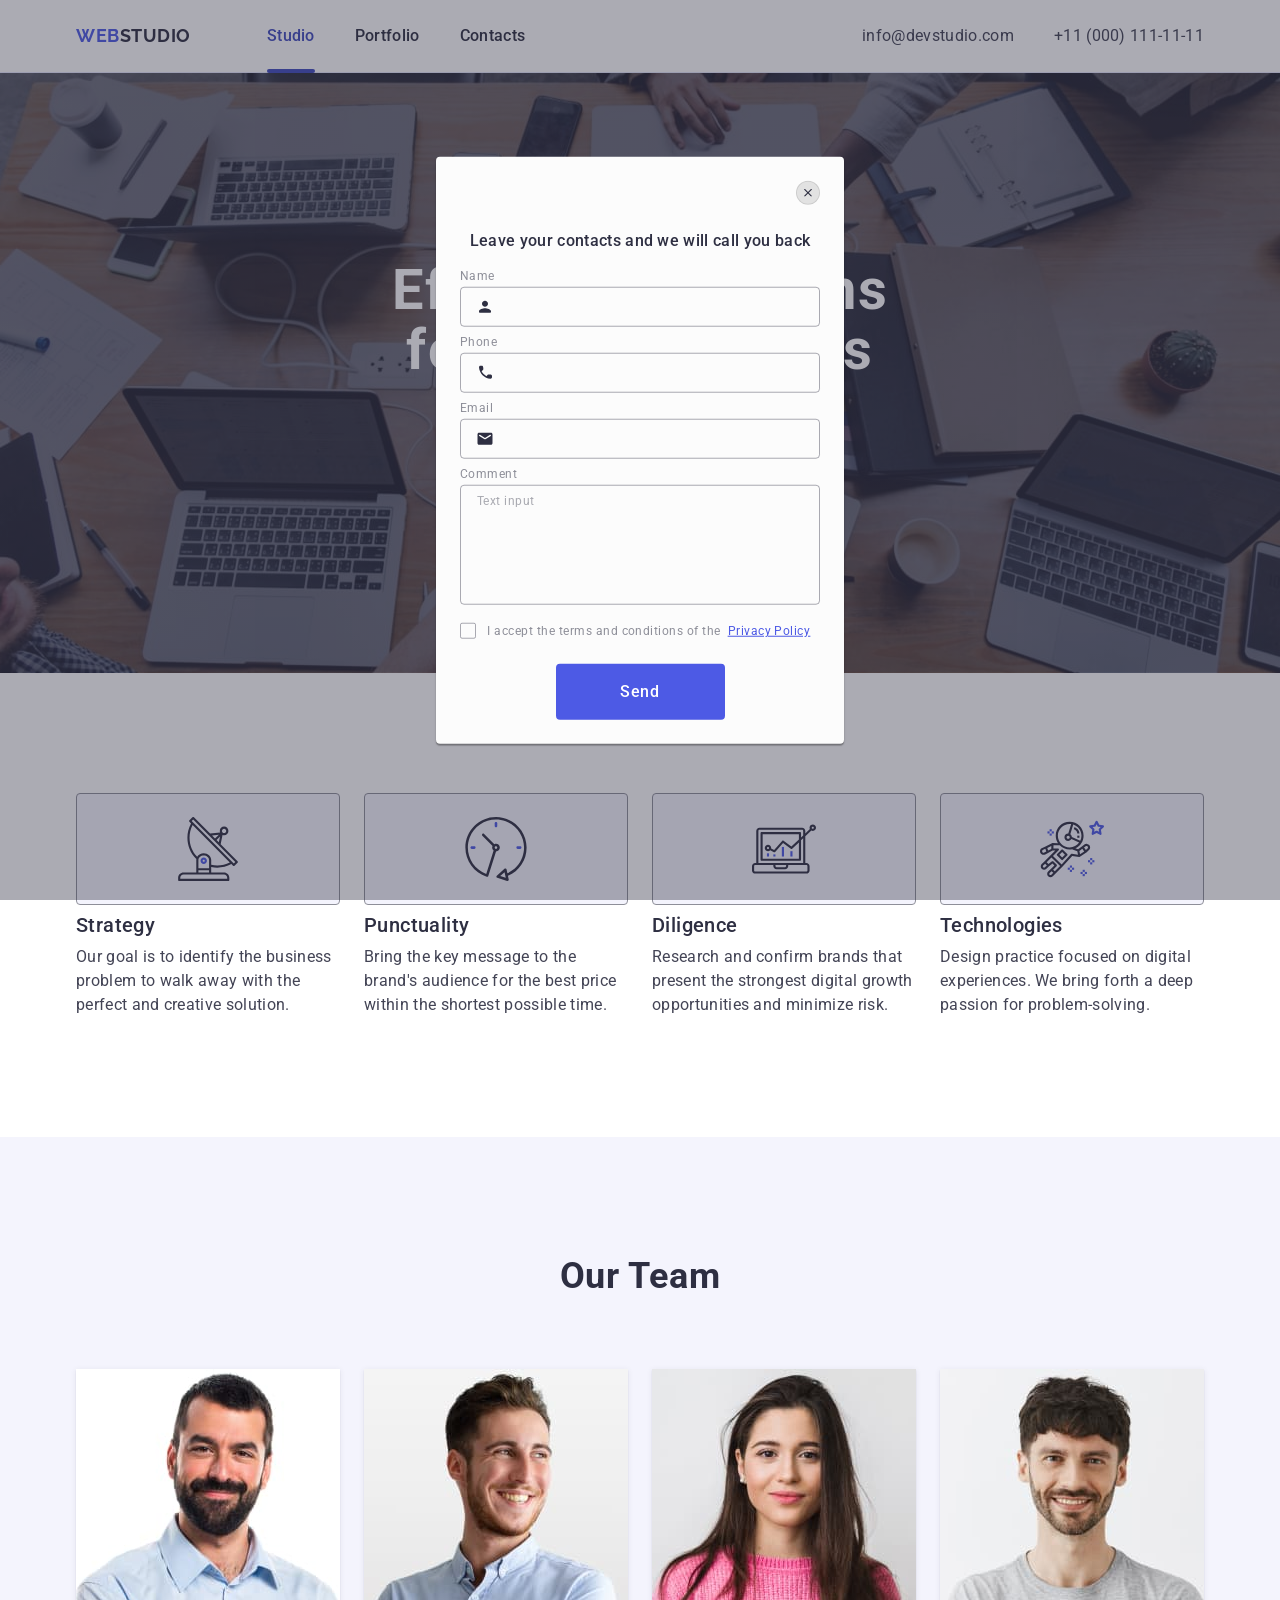
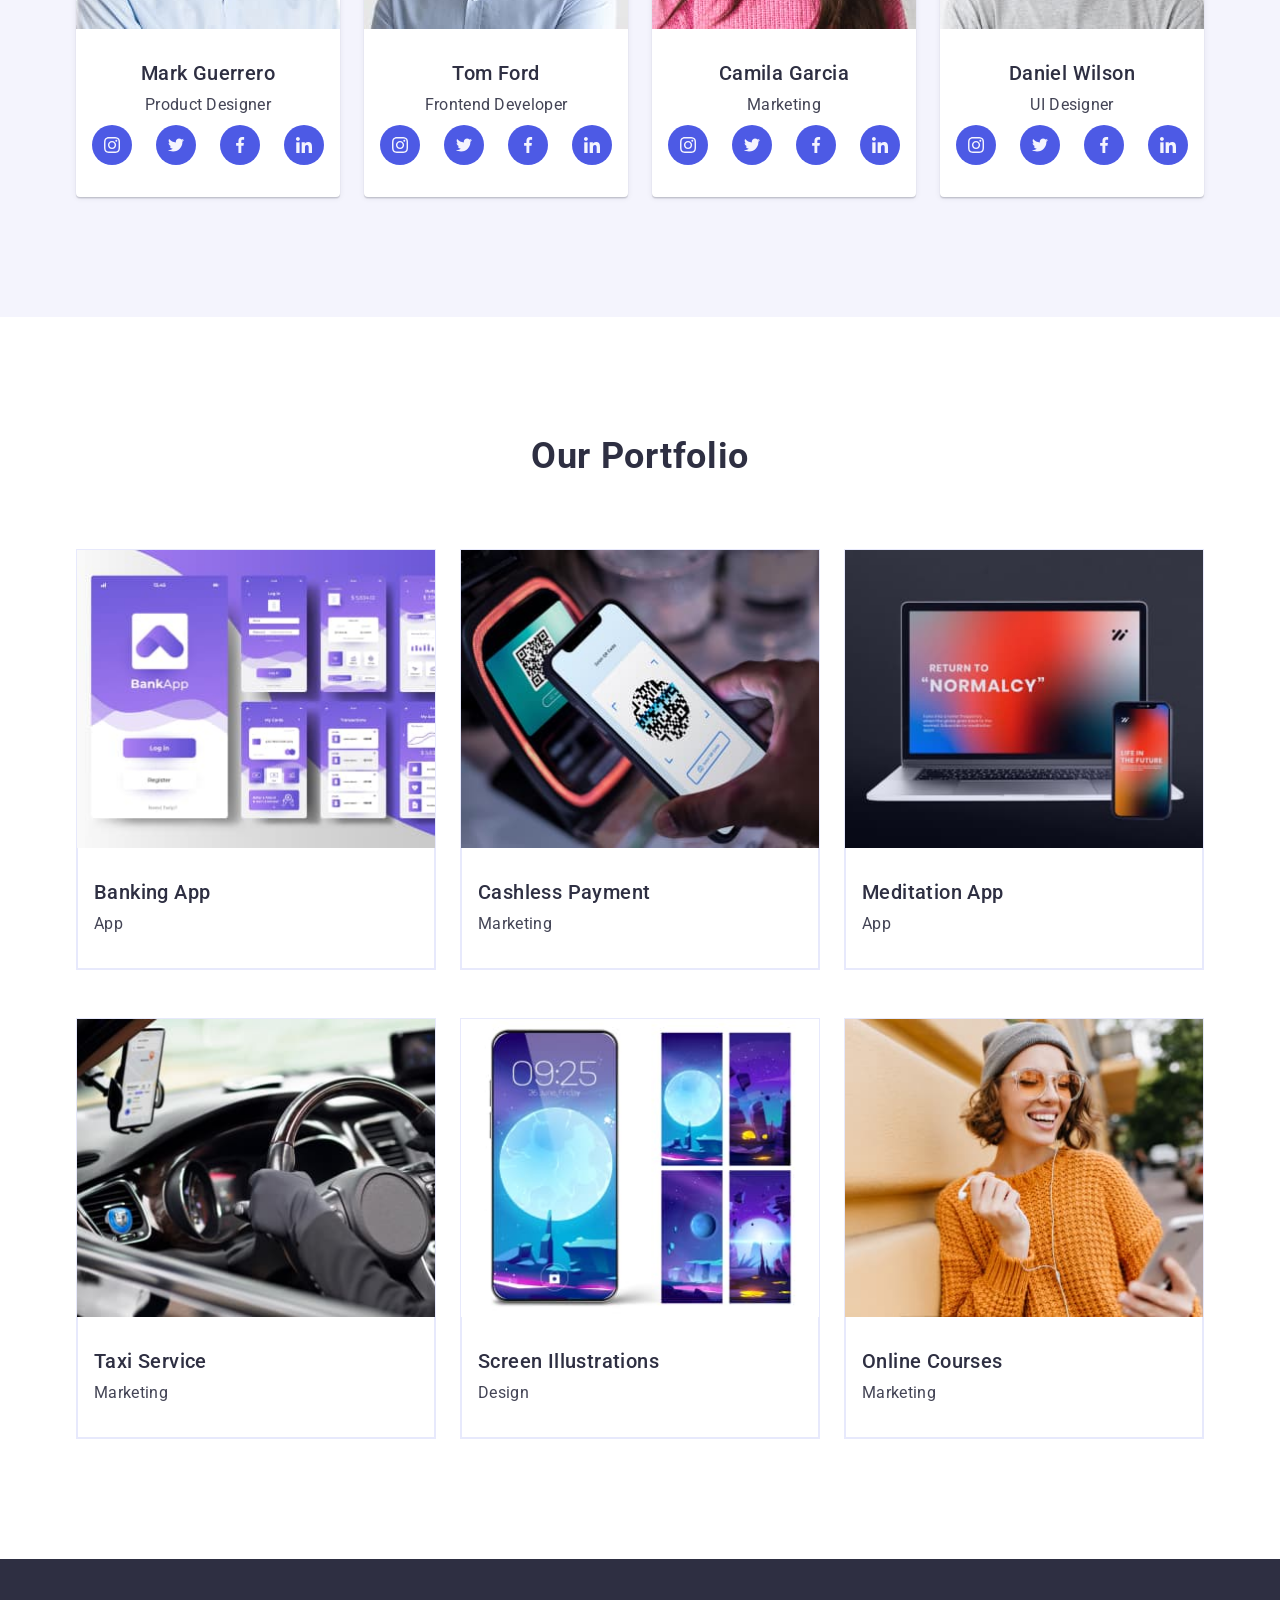
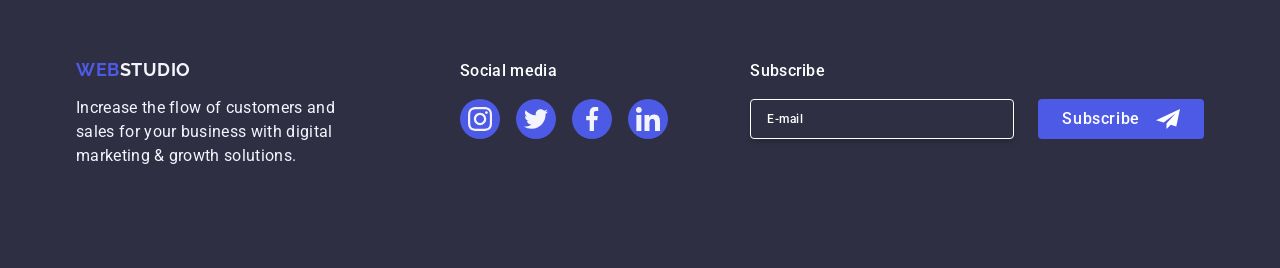
==== commit efb6bd37: "finish_100_percent" ====
--- a/index.html
+++ b/index.html
@@ -684,11 +684,11 @@
           </div>
 
           <div class="form-field textarea-wrap">
-            <label class="form-label" for="comment">Comment </label>
+            <label class="form-label" for="user-comment">Comment </label>
             <textarea
               class="form-textarea"
-              name="comment"
-              id="comment"
+              name="user-comment"
+              id="user-comment"
               placeholder="Text input"
             ></textarea>
           </div>
--- a/css/styles.css
+++ b/css/styles.css
@@ -616,8 +616,14 @@
   border: none;
 }
 
+.modal-btn:focus .btn-icon,
+.modal-btn:hover .btn-icon {
+  fill: #ffffff;
+}
+
 .btn-icon {
   fill: #2e2f42;
+  transition: fill 250ms cubic-bezier(0.4, 0, 0.2, 1);
 }
 
 .form-label {
@@ -662,7 +668,7 @@
   position: relative;
 }
 
-.form-field:not(:last-child) {
+.form-field {
   margin-bottom: 8px;
 }
 
@@ -706,6 +712,7 @@
   line-height: 1.17;
   letter-spacing: 0.04em;
   color: #8e8f99;
+  user-select: none;
 }
 
 /* .checkbox:checked + .from-agreement-checkbox {
